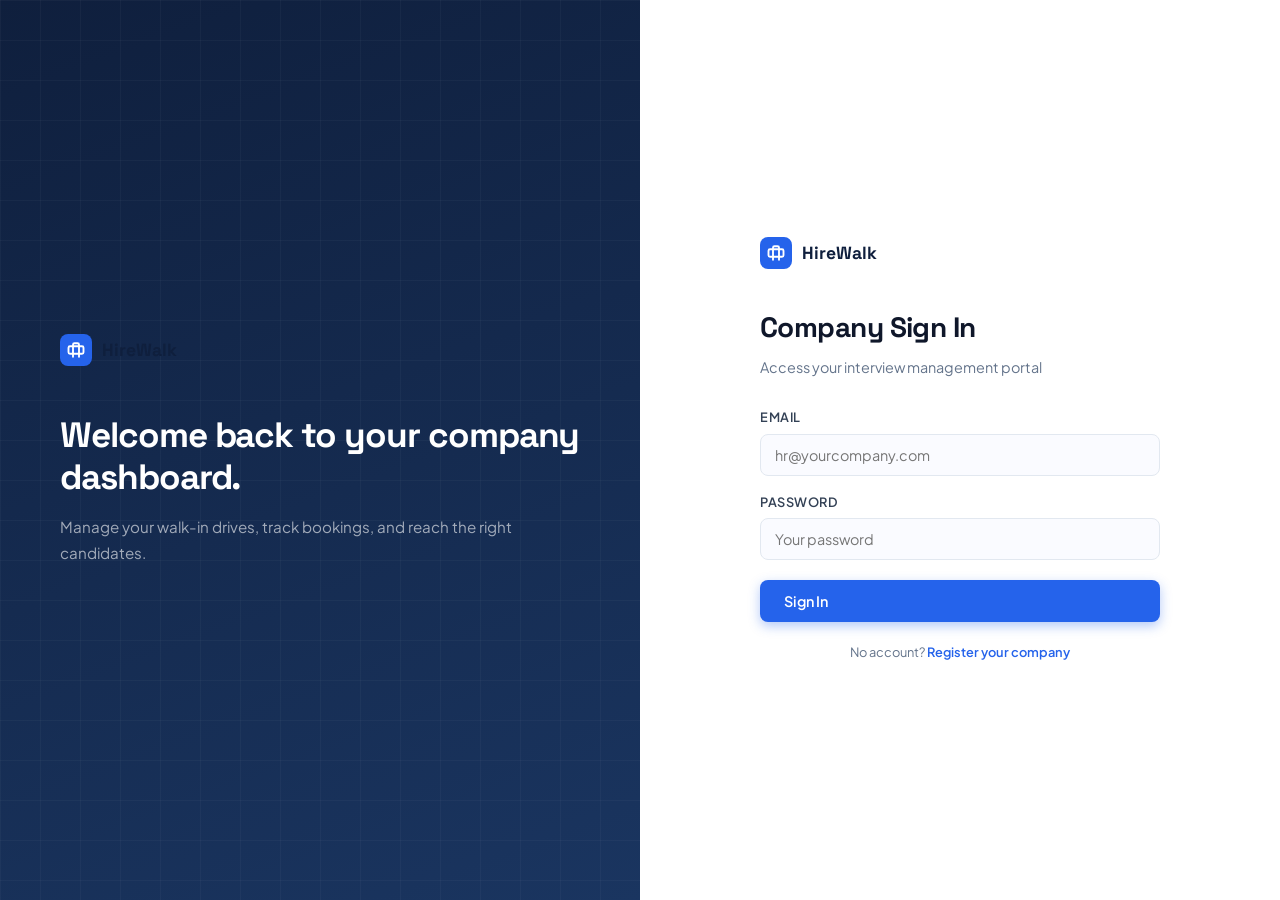
==== frontend/company/login.html @ d5fe23c5 "code changes" ====
<!DOCTYPE html>
<html lang="en">
<head>
  <meta charset="UTF-8"/>
  <meta name="viewport" content="width=device-width, initial-scale=1.0"/>
  <title>Company Login — HireWalk</title>
  <link rel="stylesheet" href="../css/style.css"/>
</head>
<body>
<div class="auth-page">
  <div class="auth-left">
    <div class="auth-left-grid"></div>
    <div class="auth-left-content">
      <a href="../index.html" class="auth-logo" style="margin-bottom:48px">
        <div class="auth-logo-icon"><svg width="18" height="18" viewBox="0 0 24 24" fill="none" stroke="#fff" stroke-width="2.5" stroke-linecap="round"><path d="M20 7H4a2 2 0 0 0-2 2v6a2 2 0 0 0 2 2h16a2 2 0 0 0 2-2V9a2 2 0 0 0-2-2z"/><path d="M16 21V5a2 2 0 0 0-2-2h-4a2 2 0 0 0-2 2v16"/></svg></div>
        HireWalk
      </a>
      <h2>Welcome back to your company dashboard.</h2>
      <p style="margin-top:16px">Manage your walk-in drives, track bookings, and reach the right candidates.</p>
    </div>
  </div>
  <div class="auth-right">
    <div class="auth-form">
      <a href="../index.html" class="auth-logo">
        <div class="auth-logo-icon"><svg width="18" height="18" viewBox="0 0 24 24" fill="none" stroke="#fff" stroke-width="2.5" stroke-linecap="round"><path d="M20 7H4a2 2 0 0 0-2 2v6a2 2 0 0 0 2 2h16a2 2 0 0 0 2-2V9a2 2 0 0 0-2-2z"/><path d="M16 21V5a2 2 0 0 0-2-2h-4a2 2 0 0 0-2 2v16"/></svg></div>
        HireWalk
      </a>
      <h2>Company Sign In</h2>
      <p class="subtitle">Access your interview management portal</p>
      <div id="alert-box"></div>
      <div class="form-group">
        <label>Email</label>
        <input class="form-control" id="email" type="email" placeholder="hr@yourcompany.com"/>
      </div>
      <div class="form-group">
        <label>Password</label>
        <input class="form-control" id="password" type="password" placeholder="Your password"/>
      </div>
      <button class="btn btn-primary" style="width:100%;margin-top:4px" id="login-btn" onclick="login()">Sign In</button>
      <p style="text-align:center;margin-top:20px;font-size:.8rem;color:var(--muted)">
        No account? <a href="register.html" style="color:var(--accent);font-weight:600">Register your company</a>
      </p>
    </div>
  </div>
</div>
<script src="../js/api.js"></script>
<script src="../js/auth.js"></script>
<script>
  Auth.redirectIfLoggedIn();
  async function login() {
    const btn   = document.getElementById('login-btn');
    const box   = document.getElementById('alert-box');
    const email    = document.getElementById('email').value.trim();
    const password = document.getElementById('password').value;
    if (!email || !password) return showAlert(box, 'Email and password are required');
    setLoading(btn, true, 'Signing in...');
    try {
      const res = await Api.companyLogin({ email, password });
      Auth.save(res.token, res.user);
      location.href = 'dashboard.html';
    } catch (err) {
      showAlert(box, err.message);
    } finally {
      setLoading(btn, false);
    }
  }
  document.addEventListener('keydown', e => { if (e.key === 'Enter') login(); });
</script>
</body>
</html>
---- frontend/css/style.css ----
@import url('https://fonts.googleapis.com/css2?family=Plus+Jakarta+Sans:wght@300;400;500;600;700;800&family=Space+Grotesk:wght@400;500;600;700&display=swap');

/* ── Variables ── */
:root {
  --primary:      #0f1f3d;
  --primary-mid:  #1a3560;
  --accent:       #2563eb;
  --accent-hover: #1d4ed8;
  --accent-light: #eff6ff;
  --success:      #059669;
  --danger:       #dc2626;
  --warning:      #d97706;
  --bg:           #f4f7ff;
  --surface:      #ffffff;
  --border:       #e2e8f0;
  --text:         #0f172a;
  --text-mid:     #334155;
  --muted:        #64748b;
  --shadow-sm:    0 1px 3px rgba(15,31,61,.08), 0 1px 2px rgba(15,31,61,.06);
  --shadow:       0 4px 16px rgba(15,31,61,.10);
  --shadow-lg:    0 12px 40px rgba(15,31,61,.15);
  --radius-sm:    8px;
  --radius:       12px;
  --radius-lg:    20px;
  --font:         'Plus Jakarta Sans', sans-serif;
  --font-display: 'Space Grotesk', sans-serif;
}

/* ── Reset ── */
*, *::before, *::after { box-sizing: border-box; margin: 0; padding: 0; }
html { scroll-behavior: smooth; }
body { font-family: var(--font); background: var(--bg); color: var(--text); min-height: 100vh; line-height: 1.6; -webkit-font-smoothing: antialiased; }
a { text-decoration: none; color: inherit; }

/* ── Splash Screen ── */
#splash {
  position: fixed; inset: 0;
  background: var(--primary);
  z-index: 9999;
  display: flex; align-items: center; justify-content: center; flex-direction: column;
  transition: opacity .5s ease, visibility .5s ease;
}
#splash.hide { opacity: 0; visibility: hidden; }

.splash-logo {
  display: flex; align-items: center; gap: 14px;
  animation: splashIn .8s cubic-bezier(.34,1.56,.64,1) both;
}

.splash-icon {
  width: 56px; height: 56px;
  background: var(--accent);
  border-radius: 16px;
  display: flex; align-items: center; justify-content: center;
}

.splash-name {
  font-family: var(--font-display);
  font-size: 2.2rem;
  font-weight: 700;
  color: #fff;
  letter-spacing: -.02em;
}

.splash-name span { color: #60a5fa; }

.splash-tagline {
  margin-top: 16px;
  color: rgba(255,255,255,.5);
  font-size: .9rem;
  letter-spacing: .08em;
  text-transform: uppercase;
  animation: splashIn .8s .2s cubic-bezier(.34,1.56,.64,1) both;
}

.splash-bar {
  width: 200px; height: 3px;
  background: rgba(255,255,255,.1);
  border-radius: 99px;
  margin-top: 40px;
  overflow: hidden;
  animation: splashIn .8s .3s ease both;
}

.splash-bar-fill {
  height: 100%;
  background: var(--accent);
  border-radius: 99px;
  animation: loadBar 1.8s .4s ease forwards;
  width: 0;
}

@keyframes splashIn {
  from { opacity: 0; transform: translateY(20px); }
  to   { opacity: 1; transform: translateY(0); }
}
@keyframes loadBar { to { width: 100%; } }

/* ── Navbar ── */
.navbar {
  background: var(--primary);
  height: 64px;
  padding: 0 32px;
  display: flex; align-items: center; justify-content: space-between;
  position: sticky; top: 0; z-index: 100;
  border-bottom: 1px solid rgba(255,255,255,.08);
}

.nav-brand {
  display: flex; align-items: center; gap: 10px;
  font-family: var(--font-display);
  font-size: 1.2rem;
  font-weight: 700;
  color: #fff;
  letter-spacing: -.01em;
}

.nav-brand-icon {
  width: 32px; height: 32px;
  background: var(--accent);
  border-radius: 8px;
  display: flex; align-items: center; justify-content: center;
}

.nav-brand span { color: #60a5fa; }

.nav-links { display: flex; align-items: center; gap: 8px; }

.nav-btn {
  padding: 8px 18px;
  border-radius: var(--radius-sm);
  font-size: .875rem;
  font-weight: 600;
  font-family: var(--font);
  cursor: pointer;
  border: none;
  transition: all .2s;
  color: #fff;
  display: flex; align-items: center; gap: 6px;
}
.nav-btn.ghost { background: rgba(255,255,255,.08); }
.nav-btn.ghost:hover { background: rgba(255,255,255,.15); }
.nav-btn.filled { background: var(--accent); }
.nav-btn.filled:hover { background: var(--accent-hover); }

/* ── Hero ── */
.hero {
  background: linear-gradient(160deg, var(--primary) 0%, var(--primary-mid) 50%, #1e40af 100%);
  min-height: 92vh;
  display: flex; align-items: center; justify-content: center;
  text-align: center;
  padding: 80px 24px;
  position: relative;
  overflow: hidden;
}

.hero-grid {
  position: absolute; inset: 0;
  background-image: linear-gradient(rgba(255,255,255,.03) 1px, transparent 1px),
                    linear-gradient(90deg, rgba(255,255,255,.03) 1px, transparent 1px);
  background-size: 60px 60px;
}

.hero-glow {
  position: absolute;
  width: 600px; height: 600px;
  background: radial-gradient(circle, rgba(37,99,235,.25) 0%, transparent 70%);
  top: -100px; left: 50%; transform: translateX(-50%);
}

.hero-content { position: relative; z-index: 1; max-width: 720px; }

.hero-badge {
  display: inline-flex; align-items: center; gap: 8px;
  background: rgba(255,255,255,.08);
  border: 1px solid rgba(255,255,255,.12);
  color: #93c5fd;
  padding: 6px 16px;
  border-radius: 99px;
  font-size: .8rem;
  font-weight: 600;
  letter-spacing: .04em;
  text-transform: uppercase;
  margin-bottom: 28px;
}

.hero h1 {
  font-family: var(--font-display);
  font-size: clamp(2.2rem, 5.5vw, 3.8rem);
  font-weight: 700;
  color: #fff;
  line-height: 1.15;
  letter-spacing: -.03em;
  margin-bottom: 20px;
}

.hero h1 .accent { color: #60a5fa; }

.hero p {
  font-size: 1.1rem;
  color: rgba(255,255,255,.65);
  max-width: 520px;
  margin: 0 auto 40px;
  font-weight: 400;
}

.hero-actions { display: flex; gap: 12px; justify-content: center; flex-wrap: wrap; }

/* ── Buttons ── */
.btn {
  padding: 12px 24px;
  border-radius: var(--radius-sm);
  font-size: .9rem;
  font-weight: 600;
  font-family: var(--font);
  cursor: pointer;
  border: none;
  transition: all .22s;
  display: inline-flex; align-items: center; gap: 8px;
  letter-spacing: -.01em;
}

.btn-primary {
  background: var(--accent);
  color: #fff;
  box-shadow: 0 4px 12px rgba(37,99,235,.35);
}
.btn-primary:hover { background: var(--accent-hover); transform: translateY(-1px); box-shadow: 0 6px 20px rgba(37,99,235,.45); }

.btn-outline-white {
  background: transparent;
  color: #fff;
  border: 1.5px solid rgba(255,255,255,.3);
}
.btn-outline-white:hover { background: rgba(255,255,255,.08); border-color: rgba(255,255,255,.6); }

.btn-white {
  background: #fff;
  color: var(--primary);
  box-shadow: var(--shadow);
}
.btn-white:hover { transform: translateY(-1px); box-shadow: var(--shadow-lg); }

.btn-danger { background: var(--danger); color: #fff; }
.btn-danger:hover { background: #b91c1c; transform: translateY(-1px); }

.btn-success { background: var(--success); color: #fff; }
.btn-success:hover { background: #047857; }

.btn-ghost { background: var(--bg); color: var(--text-mid); border: 1.5px solid var(--border); }
.btn-ghost:hover { border-color: var(--accent); color: var(--accent); background: var(--accent-light); }

.btn-sm { padding: 7px 14px; font-size: .8rem; }
.btn-lg { padding: 14px 32px; font-size: 1rem; }
.btn:disabled { opacity: .55; cursor: not-allowed; transform: none !important; }

/* ── Cards ── */
.card {
  background: var(--surface);
  border-radius: var(--radius);
  box-shadow: var(--shadow-sm);
  border: 1px solid var(--border);
  transition: transform .2s, box-shadow .2s;
}
.card:hover { transform: translateY(-2px); box-shadow: var(--shadow); }
.card-body { padding: 24px; }

/* ── Auth Pages ── */
.auth-page {
  min-height: 100vh;
  display: grid;
  grid-template-columns: 1fr 1fr;
}

.auth-left {
  background: linear-gradient(160deg, var(--primary), var(--primary-mid));
  padding: 60px;
  display: flex; flex-direction: column; justify-content: center;
  position: relative; overflow: hidden;
}

.auth-left-grid {
  position: absolute; inset: 0;
  background-image: linear-gradient(rgba(255,255,255,.03) 1px, transparent 1px),
                    linear-gradient(90deg, rgba(255,255,255,.03) 1px, transparent 1px);
  background-size: 40px 40px;
}

.auth-left-content { position: relative; z-index: 1; }

.auth-left h2 {
  font-family: var(--font-display);
  font-size: 2.2rem;
  font-weight: 700;
  color: #fff;
  letter-spacing: -.03em;
  line-height: 1.2;
  margin-bottom: 16px;
}

.auth-left p { color: rgba(255,255,255,.6); font-size: .95rem; line-height: 1.7; }

.auth-feature-list { margin-top: 40px; display: flex; flex-direction: column; gap: 16px; }

.auth-feature {
  display: flex; align-items: center; gap: 12px;
  color: rgba(255,255,255,.8);
  font-size: .875rem;
}

.auth-feature-icon {
  width: 32px; height: 32px; flex-shrink: 0;
  background: rgba(37,99,235,.3);
  border: 1px solid rgba(37,99,235,.5);
  border-radius: 8px;
  display: flex; align-items: center; justify-content: center;
}

.auth-right {
  background: #fff;
  padding: 60px;
  display: flex; align-items: center; justify-content: center;
}

.auth-form { width: 100%; max-width: 400px; }

.auth-logo {
  display: flex; align-items: center; gap: 10px;
  font-family: var(--font-display);
  font-size: 1.1rem;
  font-weight: 700;
  color: var(--primary);
  margin-bottom: 36px;
  text-decoration: none;
}

.auth-logo-icon {
  width: 32px; height: 32px;
  background: var(--accent);
  border-radius: 8px;
  display: flex; align-items: center; justify-content: center;
}

.auth-form h2 {
  font-family: var(--font-display);
  font-size: 1.75rem;
  font-weight: 700;
  color: var(--text);
  letter-spacing: -.02em;
  margin-bottom: 6px;
}

.auth-form .subtitle { color: var(--muted); font-size: .9rem; margin-bottom: 28px; }

/* ── Forms ── */
.form-group { margin-bottom: 16px; }

.form-group label {
  display: block;
  font-size: .8rem;
  font-weight: 600;
  color: var(--text-mid);
  margin-bottom: 6px;
  text-transform: uppercase;
  letter-spacing: .04em;
}

.form-control {
  width: 100%;
  padding: 11px 14px;
  border: 1.5px solid var(--border);
  border-radius: var(--radius-sm);
  font-size: .9rem;
  font-family: var(--font);
  color: var(--text);
  background: #fafbff;
  transition: border-color .2s, box-shadow .2s;
  outline: none;
}
.form-control:focus { border-color: var(--accent); box-shadow: 0 0 0 3px rgba(37,99,235,.12); background: #fff; }
textarea.form-control { resize: vertical; min-height: 100px; }

.form-row { display: grid; grid-template-columns: 1fr 1fr; gap: 12px; }

/* ── OTP Input ── */
.otp-input {
  font-size: 2rem;
  font-weight: 700;
  letter-spacing: 12px;
  text-align: center;
  font-family: var(--font-display);
  color: var(--primary);
}

/* ── Page Layout ── */
.page { padding: 40px 24px; max-width: 1120px; margin: 0 auto; }

.page-header {
  display: flex; align-items: flex-start; justify-content: space-between;
  margin-bottom: 32px; flex-wrap: wrap; gap: 16px;
}

.page-header h1 {
  font-family: var(--font-display);
  font-size: 1.6rem;
  font-weight: 700;
  color: var(--primary);
  letter-spacing: -.02em;
}

.page-header p { color: var(--muted); font-size: .875rem; margin-top: 4px; }

/* ── Stats ── */
.stats-grid { display: grid; grid-template-columns: repeat(auto-fit, minmax(160px, 1fr)); gap: 16px; margin-bottom: 32px; }

.stat-card {
  background: var(--surface);
  border-radius: var(--radius);
  padding: 20px 24px;
  border: 1px solid var(--border);
  box-shadow: var(--shadow-sm);
  border-left: 4px solid var(--accent);
}

.stat-value {
  font-family: var(--font-display);
  font-size: 2rem;
  font-weight: 700;
  color: var(--primary);
  line-height: 1;
}

.stat-label { font-size: .75rem; color: var(--muted); margin-top: 6px; font-weight: 500; text-transform: uppercase; letter-spacing: .04em; }

/* ── Interview Cards ── */
.grid-2 { display: grid; grid-template-columns: repeat(auto-fill, minmax(340px, 1fr)); gap: 20px; }
.grid-3 { display: grid; grid-template-columns: repeat(auto-fill, minmax(280px, 1fr)); gap: 20px; }

.interview-card {
  background: var(--surface);
  border-radius: var(--radius);
  border: 1px solid var(--border);
  box-shadow: var(--shadow-sm);
  overflow: hidden;
  transition: transform .2s, box-shadow .2s;
}
.interview-card:hover { transform: translateY(-3px); box-shadow: var(--shadow); }

.interview-card-top {
  background: linear-gradient(135deg, var(--primary), var(--primary-mid));
  padding: 22px;
  color: #fff;
}

.ic-company { font-size: .75rem; color: rgba(255,255,255,.6); margin-bottom: 4px; font-weight: 500; text-transform: uppercase; letter-spacing: .04em; }
.ic-role { font-size: 1.1rem; font-weight: 700; font-family: var(--font-display); margin-bottom: 14px; }

.tag {
  display: inline-flex; align-items: center; gap: 4px;
  padding: 4px 10px;
  border-radius: 99px;
  font-size: .72rem;
  font-weight: 600;
  margin: 2px;
}

.tag-glass { background: rgba(255,255,255,.12); color: rgba(255,255,255,.9); }
.tag-blue  { background: #dbeafe; color: #1d4ed8; }
.tag-green { background: #d1fae5; color: #065f46; }
.tag-red   { background: #fee2e2; color: #991b1b; }
.tag-yellow{ background: #fef9c3; color: #92400e; }
.tag-gray  { background: #f1f5f9; color: #475569; }

.interview-card-body { padding: 20px; }

.detail-row {
  display: flex; align-items: center; gap: 10px;
  font-size: .825rem;
  color: var(--muted);
  margin-bottom: 8px;
}

.detail-row svg { flex-shrink: 0; color: var(--accent); }
.detail-row strong { color: var(--text-mid); }

/* ── Slots ── */
.slots-grid { display: flex; flex-wrap: wrap; gap: 8px; margin: 12px 0; }

.slot-btn {
  padding: 8px 14px;
  border-radius: var(--radius-sm);
  font-size: .775rem;
  font-weight: 600;
  border: 1.5px solid var(--border);
  background: var(--bg);
  cursor: pointer;
  transition: all .18s;
  color: var(--text-mid);
  font-family: var(--font);
}
.slot-btn:hover:not(.full):not(.selected) { border-color: var(--accent); color: var(--accent); background: var(--accent-light); }
.slot-btn.selected { background: var(--accent); color: #fff; border-color: var(--accent); }
.slot-btn.full { opacity: .5; cursor: not-allowed; }

/* ── Alerts ── */
.alert {
  padding: 12px 16px;
  border-radius: var(--radius-sm);
  font-size: .875rem;
  display: flex; align-items: center; gap: 10px;
  margin-bottom: 16px;
  font-weight: 500;
}
.alert-error   { background: #fee2e2; color: #991b1b; border: 1px solid #fca5a5; }
.alert-success { background: #d1fae5; color: #065f46; border: 1px solid #6ee7b7; }
.alert-info    { background: #dbeafe; color: #1d4ed8; border: 1px solid #93c5fd; }
.alert-warn    { background: #fef9c3; color: #92400e; border: 1px solid #fcd34d; }

/* ── Badge ── */
.badge {
  display: inline-block;
  padding: 3px 10px;
  border-radius: 99px;
  font-size: .72rem;
  font-weight: 700;
  text-transform: uppercase;
  letter-spacing: .04em;
}
.badge-success { background: #d1fae5; color: #065f46; }
.badge-danger  { background: #fee2e2; color: #991b1b; }
.badge-warning { background: #fef9c3; color: #92400e; }
.badge-muted   { background: #f1f5f9; color: #475569; }
.badge-blue    { background: #dbeafe; color: #1d4ed8; }

/* ── Spinner ── */
.spinner {
  width: 18px; height: 18px;
  border: 2px solid rgba(255,255,255,.3);
  border-top-color: #fff;
  border-radius: 50%;
  animation: spin .65s linear infinite;
  display: inline-block;
  vertical-align: middle;
}

.spinner-dark {
  border-color: rgba(15,31,61,.15);
  border-top-color: var(--accent);
}

@keyframes spin { to { transform: rotate(360deg); } }

/* ── Modal ── */
.modal-overlay {
  position: fixed; inset: 0;
  background: rgba(15,31,61,.5);
  backdrop-filter: blur(6px);
  z-index: 500;
  display: flex; align-items: center; justify-content: center;
  padding: 20px;
  opacity: 0; pointer-events: none;
  transition: opacity .25s;
}
.modal-overlay.active { opacity: 1; pointer-events: all; }

.modal {
  background: #fff;
  border-radius: var(--radius-lg);
  padding: 32px;
  width: 100%;
  max-width: 520px;
  box-shadow: 0 24px 64px rgba(15,31,61,.25);
  transform: translateY(16px) scale(.98);
  transition: transform .25s, opacity .25s;
}
.modal-overlay.active .modal { transform: translateY(0) scale(1); }

.modal-header {
  display: flex; justify-content: space-between; align-items: center;
  margin-bottom: 20px;
}

.modal-title { font-family: var(--font-display); font-size: 1.2rem; font-weight: 700; color: var(--primary); }

.modal-close {
  width: 32px; height: 32px;
  border: none; background: var(--bg);
  border-radius: var(--radius-sm);
  cursor: pointer;
  display: flex; align-items: center; justify-content: center;
  color: var(--muted);
  transition: background .2s, color .2s;
}
.modal-close:hover { background: #fee2e2; color: var(--danger); }

/* ── Chat ── */
.chat-wrapper {
  display: flex; flex-direction: column;
  height: calc(100vh - 120px);
  max-width: 820px;
  margin: 0 auto;
  background: var(--surface);
  border-radius: var(--radius-lg);
  box-shadow: var(--shadow);
  border: 1px solid var(--border);
  overflow: hidden;
}

.chat-header {
  background: linear-gradient(135deg, var(--primary), var(--primary-mid));
  padding: 18px 24px;
  display: flex; align-items: center; gap: 14px;
  color: #fff;
  border-bottom: 1px solid rgba(255,255,255,.1);
}

.chat-avatar {
  width: 42px; height: 42px;
  background: var(--accent);
  border-radius: 12px;
  display: flex; align-items: center; justify-content: center;
  flex-shrink: 0;
}

.chat-header h3 { font-size: .95rem; font-weight: 700; font-family: var(--font-display); }
.chat-header p  { font-size: .75rem; opacity: .65; margin-top: 2px; }

.chat-messages {
  flex: 1; overflow-y: auto; padding: 24px;
  display: flex; flex-direction: column; gap: 16px;
  background: #f8faff;
}

.msg { max-width: 72%; animation: msgIn .25s ease; }
.msg.ai   { align-self: flex-start; }
.msg.user { align-self: flex-end; }

@keyframes msgIn { from { opacity: 0; transform: translateY(8px); } to { opacity: 1; transform: none; } }

.msg-bubble {
  padding: 12px 16px;
  border-radius: 16px;
  font-size: .875rem;
  line-height: 1.65;
  white-space: pre-wrap;
}

.msg.ai   .msg-bubble { background: #fff; border: 1px solid var(--border); border-bottom-left-radius: 4px; color: var(--text); box-shadow: var(--shadow-sm); }
.msg.user .msg-bubble { background: var(--accent); color: #fff; border-bottom-right-radius: 4px; }

.msg-time { font-size: .7rem; color: var(--muted); margin-top: 4px; padding: 0 4px; }
.msg.user .msg-time { text-align: right; }

.chat-input-area {
  padding: 16px 20px;
  background: #fff;
  border-top: 1px solid var(--border);
  display: flex; gap: 10px; align-items: flex-end;
}

.chat-input {
  flex: 1;
  border: 1.5px solid var(--border);
  border-radius: 10px;
  padding: 11px 14px;
  font-size: .875rem;
  font-family: var(--font);
  resize: none;
  outline: none;
  max-height: 100px;
  transition: border-color .2s;
  background: var(--bg);
}
.chat-input:focus { border-color: var(--accent); background: #fff; }

.chat-send {
  width: 42px; height: 42px;
  background: var(--accent);
  border: none; border-radius: 10px;
  color: #fff;
  cursor: pointer;
  display: flex; align-items: center; justify-content: center;
  transition: background .2s, transform .15s;
  flex-shrink: 0;
}
.chat-send:hover { background: var(--accent-hover); transform: scale(1.05); }
.chat-send:disabled { opacity: .5; cursor: not-allowed; transform: none; }

/* ── Table ── */
.table-wrap { overflow-x: auto; border-radius: var(--radius); border: 1px solid var(--border); }
table { width: 100%; border-collapse: collapse; }
thead { background: var(--bg); }
th { padding: 12px 16px; text-align: left; font-size: .75rem; font-weight: 700; color: var(--muted); text-transform: uppercase; letter-spacing: .06em; border-bottom: 1px solid var(--border); }
td { padding: 13px 16px; font-size: .875rem; color: var(--text-mid); border-bottom: 1px solid var(--border); }
tr:last-child td { border-bottom: none; }
tbody tr:hover td { background: #f8faff; }

/* ── Empty State ── */
.empty-state { text-align: center; padding: 64px 20px; color: var(--muted); }
.empty-icon  { width: 64px; height: 64px; background: var(--bg); border-radius: 16px; display: flex; align-items: center; justify-content: center; margin: 0 auto 20px; border: 1px solid var(--border); }
.empty-state h3 { font-size: 1.1rem; font-weight: 700; color: var(--text); margin-bottom: 8px; }

/* ── Booking Banner ── */
.booking-banner {
  background: #fef9c3;
  border: 1px solid #fcd34d;
  border-radius: var(--radius);
  padding: 14px 18px;
  display: flex; align-items: center; gap: 12px;
  margin-bottom: 24px;
}
.booking-banner p { font-size: .875rem; color: #92400e; flex: 1; }

/* ── Features Section ── */
.features { padding: 96px 24px; background: #fff; }
.features-header { text-align: center; margin-bottom: 56px; }
.features-header h2 { font-family: var(--font-display); font-size: 2rem; font-weight: 700; color: var(--primary); letter-spacing: -.03em; margin-bottom: 12px; }
.features-header p { color: var(--muted); font-size: 1rem; }

.feature-card {
  background: var(--bg);
  border: 1px solid var(--border);
  border-radius: var(--radius);
  padding: 28px;
  transition: all .25s;
}
.feature-card:hover { background: #fff; border-color: var(--accent); transform: translateY(-4px); box-shadow: var(--shadow); }
.feature-icon-wrap { width: 48px; height: 48px; background: var(--accent-light); border-radius: 12px; display: flex; align-items: center; justify-content: center; margin-bottom: 16px; }
.feature-card h3 { font-size: 1rem; font-weight: 700; color: var(--primary); margin-bottom: 8px; font-family: var(--font-display); }
.feature-card p { font-size: .875rem; color: var(--muted); line-height: 1.6; }

/* ── Portal Cards ── */
.portal-grid { display: grid; grid-template-columns: 1fr 1fr; gap: 24px; max-width: 860px; margin: 0 auto; }
.portal-card { border-radius: var(--radius-lg); overflow: hidden; box-shadow: var(--shadow); transition: transform .25s, box-shadow .25s; border: 1px solid var(--border); }
.portal-card:hover { transform: translateY(-6px); box-shadow: var(--shadow-lg); }
.portal-card-top { padding: 40px; color: #fff; }
.portal-card.company .portal-card-top { background: linear-gradient(135deg, #0f1f3d, #1a3560); }
.portal-card.user    .portal-card-top { background: linear-gradient(135deg, #064e3b, #065f46); }
.portal-card-icon { width: 52px; height: 52px; border-radius: 14px; background: rgba(255,255,255,.15); display: flex; align-items: center; justify-content: center; margin-bottom: 16px; }
.portal-card h3 { font-family: var(--font-display); font-size: 1.4rem; font-weight: 700; margin-bottom: 8px; }
.portal-card p { opacity: .75; font-size: .875rem; line-height: 1.6; }
.portal-card-btns { padding: 20px; background: #fff; display: flex; gap: 10px; }

/* ── Slot Item (Post page) ── */
.slot-item { display: flex; align-items: center; gap: 10px; padding: 10px 12px; background: var(--bg); border-radius: var(--radius-sm); margin-bottom: 8px; border: 1px solid var(--border); }
.slot-item input { flex: 1; }
.remove-slot { width: 32px; height: 32px; background: none; border: 1.5px solid var(--border); border-radius: 6px; color: var(--danger); font-size: 1rem; cursor: pointer; display: flex; align-items: center; justify-content: center; flex-shrink: 0; transition: all .18s; }
.remove-slot:hover { background: #fee2e2; border-color: var(--danger); }

/* ── Divider ── */
.divider { height: 1px; background: var(--border); margin: 20px 0; }

/* ── Footer ── */
footer { background: var(--primary); color: rgba(255,255,255,.5); text-align: center; padding: 28px; font-size: .8rem; }

/* ── Section ── */
.section { padding: 80px 24px; }
.section-title { font-family: var(--font-display); font-size: 2rem; font-weight: 700; color: var(--primary); letter-spacing: -.03em; text-align: center; margin-bottom: 12px; }
.section-sub { color: var(--muted); text-align: center; margin-bottom: 48px; }

/* ── Responsive ── */
@media (max-width: 768px) {
  .auth-page { grid-template-columns: 1fr; }
  .auth-left { display: none; }
  .auth-right { padding: 32px 24px; }
  .form-row { grid-template-columns: 1fr; }
  .grid-2, .grid-3 { grid-template-columns: 1fr; }
  .portal-grid { grid-template-columns: 1fr; }
  .page-header { flex-direction: column; }
  .chat-wrapper { height: calc(100vh - 80px); border-radius: 0; }
  .msg { max-width: 88%; }
  .navbar { padding: 0 16px; }
  .stats-grid { grid-template-columns: repeat(2, 1fr); }
  .hero { min-height: auto; padding: 80px 24px; }
}

@media (max-width: 480px) {
  .page { padding: 24px 16px; }
  .auth-right { padding: 24px 20px; }
}
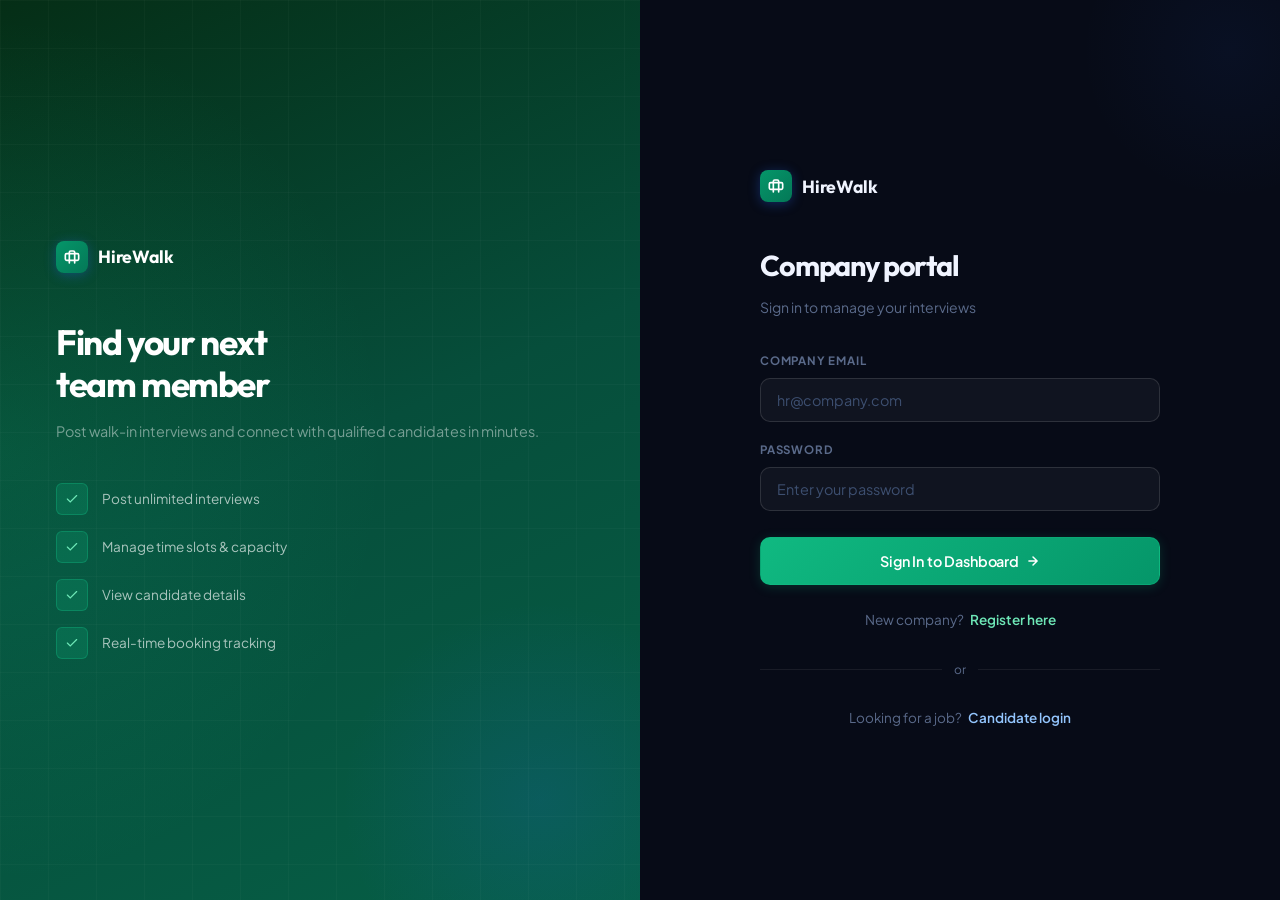
==== commit b8e3872a: "ui changes" ====
--- a/frontend/company/login.html
+++ b/frontend/company/login.html
@@ -7,64 +7,135 @@
   <link rel="stylesheet" href="../css/style.css"/>
 </head>
 <body>
+
 <div class="auth-page">
-  <div class="auth-left">
+  <div class="auth-left" style="background:radial-gradient(ellipse 100% 80% at 0% 50%, rgba(16,185,129,.15) 0%, transparent 60%), linear-gradient(155deg, #052e16 0%, #064e3b 50%, #065f46 100%)">
     <div class="auth-left-grid"></div>
     <div class="auth-left-content">
-      <a href="../index.html" class="auth-logo" style="margin-bottom:48px">
-        <div class="auth-logo-icon"><svg width="18" height="18" viewBox="0 0 24 24" fill="none" stroke="#fff" stroke-width="2.5" stroke-linecap="round"><path d="M20 7H4a2 2 0 0 0-2 2v6a2 2 0 0 0 2 2h16a2 2 0 0 0 2-2V9a2 2 0 0 0-2-2z"/><path d="M16 21V5a2 2 0 0 0-2-2h-4a2 2 0 0 0-2 2v16"/></svg></div>
+      <a href="../index.html" class="auth-logo" style="margin-bottom:48px;display:inline-flex;color:#fff">
+        <div class="auth-logo-icon" style="background:linear-gradient(135deg,#059669,#047857)">
+          <svg width="16" height="16" viewBox="0 0 24 24" fill="none" stroke="#fff" stroke-width="2.5" stroke-linecap="round">
+            <path d="M20 7H4a2 2 0 0 0-2 2v6a2 2 0 0 0 2 2h16a2 2 0 0 0 2-2V9a2 2 0 0 0-2-2z"/>
+            <path d="M16 21V5a2 2 0 0 0-2-2h-4a2 2 0 0 0-2 2v16"/>
+          </svg>
+        </div>
         HireWalk
       </a>
-      <h2>Welcome back to your company dashboard.</h2>
-      <p style="margin-top:16px">Manage your walk-in drives, track bookings, and reach the right candidates.</p>
+
+      <h2>Find your next<br>team member</h2>
+      <p style="margin-top:14px">Post walk-in interviews and connect with qualified candidates in minutes.</p>
+
+      <div class="auth-feature-list">
+        <div class="auth-feature">
+          <div class="auth-feature-icon" style="background:rgba(16,185,129,.2);border-color:rgba(16,185,129,.35)">
+            <svg width="14" height="14" viewBox="0 0 24 24" fill="none" stroke="#6ee7b7" stroke-width="2" stroke-linecap="round"><polyline points="20 6 9 17 4 12"/></svg>
+          </div>
+          Post unlimited interviews
+        </div>
+        <div class="auth-feature">
+          <div class="auth-feature-icon" style="background:rgba(16,185,129,.2);border-color:rgba(16,185,129,.35)">
+            <svg width="14" height="14" viewBox="0 0 24 24" fill="none" stroke="#6ee7b7" stroke-width="2" stroke-linecap="round"><polyline points="20 6 9 17 4 12"/></svg>
+          </div>
+          Manage time slots & capacity
+        </div>
+        <div class="auth-feature">
+          <div class="auth-feature-icon" style="background:rgba(16,185,129,.2);border-color:rgba(16,185,129,.35)">
+            <svg width="14" height="14" viewBox="0 0 24 24" fill="none" stroke="#6ee7b7" stroke-width="2" stroke-linecap="round"><polyline points="20 6 9 17 4 12"/></svg>
+          </div>
+          View candidate details
+        </div>
+        <div class="auth-feature">
+          <div class="auth-feature-icon" style="background:rgba(16,185,129,.2);border-color:rgba(16,185,129,.35)">
+            <svg width="14" height="14" viewBox="0 0 24 24" fill="none" stroke="#6ee7b7" stroke-width="2" stroke-linecap="round"><polyline points="20 6 9 17 4 12"/></svg>
+          </div>
+          Real-time booking tracking
+        </div>
+      </div>
     </div>
   </div>
+
   <div class="auth-right">
     <div class="auth-form">
       <a href="../index.html" class="auth-logo">
-        <div class="auth-logo-icon"><svg width="18" height="18" viewBox="0 0 24 24" fill="none" stroke="#fff" stroke-width="2.5" stroke-linecap="round"><path d="M20 7H4a2 2 0 0 0-2 2v6a2 2 0 0 0 2 2h16a2 2 0 0 0 2-2V9a2 2 0 0 0-2-2z"/><path d="M16 21V5a2 2 0 0 0-2-2h-4a2 2 0 0 0-2 2v16"/></svg></div>
+        <div class="auth-logo-icon" style="background:linear-gradient(135deg,#059669,#047857)">
+          <svg width="16" height="16" viewBox="0 0 24 24" fill="none" stroke="#fff" stroke-width="2.5" stroke-linecap="round">
+            <path d="M20 7H4a2 2 0 0 0-2 2v6a2 2 0 0 0 2 2h16a2 2 0 0 0 2-2V9a2 2 0 0 0-2-2z"/>
+            <path d="M16 21V5a2 2 0 0 0-2-2h-4a2 2 0 0 0-2 2v16"/>
+          </svg>
+        </div>
         HireWalk
       </a>
-      <h2>Company Sign In</h2>
-      <p class="subtitle">Access your interview management portal</p>
-      <div id="alert-box"></div>
+
+      <h2>Company portal</h2>
+      <p class="subtitle">Sign in to manage your interviews</p>
+
+      <div id="alert"></div>
+
       <div class="form-group">
-        <label>Email</label>
-        <input class="form-control" id="email" type="email" placeholder="hr@yourcompany.com"/>
+        <label>Company Email</label>
+        <input type="email" class="form-control" id="email" placeholder="hr@company.com" autocomplete="email"/>
       </div>
+
       <div class="form-group">
         <label>Password</label>
-        <input class="form-control" id="password" type="password" placeholder="Your password"/>
+        <input type="password" class="form-control" id="password" placeholder="Enter your password" autocomplete="current-password"/>
       </div>
-      <button class="btn btn-primary" style="width:100%;margin-top:4px" id="login-btn" onclick="login()">Sign In</button>
-      <p style="text-align:center;margin-top:20px;font-size:.8rem;color:var(--muted)">
-        No account? <a href="register.html" style="color:var(--accent);font-weight:600">Register your company</a>
-      </p>
+
+      <button class="btn btn-success" id="login-btn" onclick="login()" style="width:100%;justify-content:center;padding:13px;font-size:.9rem;margin-top:8px">
+        Sign In to Dashboard
+        <svg width="14" height="14" viewBox="0 0 24 24" fill="none" stroke="currentColor" stroke-width="2.5" stroke-linecap="round"><path d="M5 12h14M12 5l7 7-7 7"/></svg>
+      </button>
+
+      <div style="text-align:center;margin-top:24px;font-size:.85rem;color:var(--muted)">
+        New company?
+        <a href="register.html" style="color:#6ee7b7;font-weight:600;margin-left:4px">Register here</a>
+      </div>
+
+      <div style="position:relative;margin:28px 0;display:flex;align-items:center;gap:12px">
+        <div style="flex:1;height:1px;background:var(--glass-border)"></div>
+        <span style="font-size:.75rem;color:var(--muted)">or</span>
+        <div style="flex:1;height:1px;background:var(--glass-border)"></div>
+      </div>
+
+      <div style="text-align:center;font-size:.845rem;color:var(--muted)">
+        Looking for a job?
+        <a href="../user/login.html" style="color:#93c5fd;font-weight:600;margin-left:4px">Candidate login</a>
+      </div>
     </div>
   </div>
 </div>
+
 <script src="../js/api.js"></script>
 <script src="../js/auth.js"></script>
 <script>
   Auth.redirectIfLoggedIn();
+
+  document.addEventListener('keydown', e => {
+    if (e.key === 'Enter') login();
+  });
+
   async function login() {
-    const btn   = document.getElementById('login-btn');
-    const box   = document.getElementById('alert-box');
     const email    = document.getElementById('email').value.trim();
     const password = document.getElementById('password').value;
-    if (!email || !password) return showAlert(box, 'Email and password are required');
+    const alertEl  = document.getElementById('alert');
+    const btn      = document.getElementById('login-btn');
+
+    if (!email || !password) {
+      showAlert(alertEl, 'Please enter your email and password');
+      return;
+    }
+
     setLoading(btn, true, 'Signing in...');
     try {
-      const res = await Api.companyLogin({ email, password });
-      Auth.save(res.token, res.user);
-      location.href = 'dashboard.html';
+      const { token, user } = await Api.login('company', { email, password });
+      Auth.save(token, user);
+      document.body.classList.add('page-leaving');
+      setTimeout(() => { window.location.href = 'dashboard.html'; }, 220);
     } catch (err) {
-      showAlert(box, err.message);
-    } finally {
+      showAlert(alertEl, err.message);
       setLoading(btn, false);
     }
   }
-  document.addEventListener('keydown', e => { if (e.key === 'Enter') login(); });
 </script>
 </body>
 </html>
--- a/frontend/css/style.css
+++ b/frontend/css/style.css
@@ -1,271 +1,550 @@
-@import url('https://fonts.googleapis.com/css2?family=Plus+Jakarta+Sans:wght@300;400;500;600;700;800&family=Space+Grotesk:wght@400;500;600;700&display=swap');
-
-/* ── Variables ── */
+@import url('https://fonts.googleapis.com/css2?family=Outfit:wght@300;400;500;600;700;800;900&family=Plus+Jakarta+Sans:wght@300;400;500;600;700;800&display=swap');
+
+/* ══════════════════════════════════════════════════════
+   CSS VARIABLES — OBSIDIAN THEME
+══════════════════════════════════════════════════════ */
 :root {
-  --primary:      #0f1f3d;
-  --primary-mid:  #1a3560;
-  --accent:       #2563eb;
-  --accent-hover: #1d4ed8;
-  --accent-light: #eff6ff;
-  --success:      #059669;
-  --danger:       #dc2626;
-  --warning:      #d97706;
-  --bg:           #f4f7ff;
-  --surface:      #ffffff;
-  --border:       #e2e8f0;
-  --text:         #0f172a;
-  --text-mid:     #334155;
-  --muted:        #64748b;
-  --shadow-sm:    0 1px 3px rgba(15,31,61,.08), 0 1px 2px rgba(15,31,61,.06);
-  --shadow:       0 4px 16px rgba(15,31,61,.10);
-  --shadow-lg:    0 12px 40px rgba(15,31,61,.15);
-  --radius-sm:    8px;
-  --radius:       12px;
-  --radius-lg:    20px;
+  --primary:        #0a0f1e;
+  --primary-mid:    #0d1529;
+  --primary-light:  #111d3d;
+  --primary-card:   #0f1628;
+  --accent:         #2563eb;
+  --accent-2:       #3b82f6;
+  --accent-hover:   #1d4ed8;
+  --accent-light:   rgba(37,99,235,.08);
+  --accent-glow:    rgba(37,99,235,.35);
+  --accent-border:  rgba(37,99,235,.25);
+  --success:        #10b981;
+  --success-light:  rgba(16,185,129,.1);
+  --danger:         #ef4444;
+  --danger-light:   rgba(239,68,68,.1);
+  --warning:        #f59e0b;
+  --warning-light:  rgba(245,158,11,.1);
+
+  /* Glass system */
+  --glass:          rgba(255,255,255,.03);
+  --glass-hover:    rgba(255,255,255,.06);
+  --glass-active:   rgba(255,255,255,.09);
+  --glass-border:   rgba(255,255,255,.07);
+  --glass-border-2: rgba(255,255,255,.12);
+
+  /* Text */
+  --text:           #f0f4ff;
+  --text-mid:       #a8b5d0;
+  --muted:          #5a6a8a;
+  --muted-2:        #3d4f70;
+
+  /* Surfaces */
+  --bg:             #070b17;
+  --surface:        rgba(15,22,44,.8);
+  --surface-2:      rgba(17,25,50,.9);
+  --border:         rgba(255,255,255,.06);
+  --border-2:       rgba(255,255,255,.10);
+
+  /* Shadows */
+  --shadow-xs:      0 1px 3px rgba(0,0,0,.4);
+  --shadow-sm:      0 4px 16px rgba(0,0,0,.3), 0 1px 4px rgba(0,0,0,.2);
+  --shadow:         0 8px 32px rgba(0,0,0,.4), 0 2px 8px rgba(0,0,0,.3);
+  --shadow-lg:      0 16px 48px rgba(0,0,0,.5), 0 4px 16px rgba(0,0,0,.3);
+  --shadow-xl:      0 32px 80px rgba(0,0,0,.6), 0 8px 24px rgba(0,0,0,.4);
+  --shadow-accent:  0 8px 32px rgba(37,99,235,.25);
+  --shadow-glow:    0 0 60px rgba(37,99,235,.15);
+
+  /* Radius */
+  --r-xs:  6px;
+  --r-sm:  10px;
+  --r:     14px;
+  --r-lg:  20px;
+  --r-xl:  28px;
+  --r-2xl: 40px;
+
+  /* Typography */
   --font:         'Plus Jakarta Sans', sans-serif;
-  --font-display: 'Space Grotesk', sans-serif;
-}
-
-/* ── Reset ── */
+  --font-display: 'Outfit', sans-serif;
+
+  /* Transitions */
+  --t-fast:   all .15s cubic-bezier(.4,0,.2,1);
+  --t:        all .25s cubic-bezier(.4,0,.2,1);
+  --t-spring: all .4s cubic-bezier(.34,1.56,.64,1);
+  --t-slow:   all .5s cubic-bezier(.4,0,.2,1);
+}
+
+/* ══════════════════════════════════════════════════════
+   RESET & BASE
+══════════════════════════════════════════════════════ */
 *, *::before, *::after { box-sizing: border-box; margin: 0; padding: 0; }
-html { scroll-behavior: smooth; }
-body { font-family: var(--font); background: var(--bg); color: var(--text); min-height: 100vh; line-height: 1.6; -webkit-font-smoothing: antialiased; }
+html { scroll-behavior: smooth; font-size: 16px; }
+
+body {
+  font-family: var(--font);
+  background: var(--bg);
+  color: var(--text);
+  min-height: 100vh;
+  line-height: 1.65;
+  -webkit-font-smoothing: antialiased;
+  -moz-osx-font-smoothing: grayscale;
+  overflow-x: hidden;
+  animation: pageEnter .45s cubic-bezier(.4,0,.2,1) both;
+}
+
+body.page-leaving {
+  animation: pageLeave .25s cubic-bezier(.4,0,.2,1) forwards !important;
+  pointer-events: none;
+}
+
+@keyframes pageEnter {
+  from { opacity: 0; transform: translateY(14px); }
+  to   { opacity: 1; transform: translateY(0); }
+}
+
+@keyframes pageLeave {
+  from { opacity: 1; transform: translateY(0); }
+  to   { opacity: 0; transform: translateY(-8px); }
+}
+
 a { text-decoration: none; color: inherit; }
-
-/* ── Splash Screen ── */
-#splash {
-  position: fixed; inset: 0;
-  background: var(--primary);
-  z-index: 9999;
-  display: flex; align-items: center; justify-content: center; flex-direction: column;
-  transition: opacity .5s ease, visibility .5s ease;
-}
-#splash.hide { opacity: 0; visibility: hidden; }
-
-.splash-logo {
-  display: flex; align-items: center; gap: 14px;
-  animation: splashIn .8s cubic-bezier(.34,1.56,.64,1) both;
-}
-
-.splash-icon {
-  width: 56px; height: 56px;
-  background: var(--accent);
-  border-radius: 16px;
-  display: flex; align-items: center; justify-content: center;
-}
-
-.splash-name {
-  font-family: var(--font-display);
-  font-size: 2.2rem;
-  font-weight: 700;
-  color: #fff;
-  letter-spacing: -.02em;
-}
-
-.splash-name span { color: #60a5fa; }
-
-.splash-tagline {
-  margin-top: 16px;
-  color: rgba(255,255,255,.5);
-  font-size: .9rem;
-  letter-spacing: .08em;
-  text-transform: uppercase;
-  animation: splashIn .8s .2s cubic-bezier(.34,1.56,.64,1) both;
-}
-
-.splash-bar {
-  width: 200px; height: 3px;
-  background: rgba(255,255,255,.1);
-  border-radius: 99px;
-  margin-top: 40px;
-  overflow: hidden;
-  animation: splashIn .8s .3s ease both;
-}
-
-.splash-bar-fill {
-  height: 100%;
-  background: var(--accent);
-  border-radius: 99px;
-  animation: loadBar 1.8s .4s ease forwards;
-  width: 0;
-}
-
-@keyframes splashIn {
-  from { opacity: 0; transform: translateY(20px); }
-  to   { opacity: 1; transform: translateY(0); }
-}
-@keyframes loadBar { to { width: 100%; } }
-
-/* ── Navbar ── */
+img { max-width: 100%; display: block; }
+button { font-family: var(--font); cursor: pointer; }
+input, textarea, select { font-family: var(--font); }
+
+/* Scrollbar */
+::-webkit-scrollbar { width: 5px; height: 5px; }
+::-webkit-scrollbar-track { background: var(--bg); }
+::-webkit-scrollbar-thumb { background: var(--muted-2); border-radius: 99px; }
+::-webkit-scrollbar-thumb:hover { background: var(--muted); }
+
+/* Selection */
+::selection { background: rgba(37,99,235,.3); color: #fff; }
+
+/* ══════════════════════════════════════════════════════
+   BACKGROUND EFFECTS
+══════════════════════════════════════════════════════ */
+body::before {
+  content: '';
+  position: fixed;
+  inset: 0;
+  background:
+    radial-gradient(ellipse 80% 50% at 50% -20%, rgba(37,99,235,.12) 0%, transparent 60%),
+    radial-gradient(ellipse 60% 40% at 100% 100%, rgba(37,99,235,.06) 0%, transparent 50%);
+  pointer-events: none;
+  z-index: 0;
+}
+
+/* ══════════════════════════════════════════════════════
+   NAVBAR
+══════════════════════════════════════════════════════ */
 .navbar {
-  background: var(--primary);
   height: 64px;
-  padding: 0 32px;
-  display: flex; align-items: center; justify-content: space-between;
-  position: sticky; top: 0; z-index: 100;
-  border-bottom: 1px solid rgba(255,255,255,.08);
+  padding: 0 28px;
+  display: flex;
+  align-items: center;
+  justify-content: space-between;
+  position: sticky;
+  top: 0;
+  z-index: 200;
+  background: rgba(7,11,23,.85);
+  backdrop-filter: blur(20px) saturate(1.5);
+  -webkit-backdrop-filter: blur(20px) saturate(1.5);
+  border-bottom: 1px solid var(--glass-border);
+  transition: var(--t);
+}
+
+.navbar::after {
+  content: '';
+  position: absolute;
+  bottom: -1px; left: 0; right: 0;
+  height: 1px;
+  background: linear-gradient(90deg, transparent, rgba(37,99,235,.4), transparent);
 }
 
 .nav-brand {
-  display: flex; align-items: center; gap: 10px;
+  display: flex;
+  align-items: center;
+  gap: 10px;
   font-family: var(--font-display);
   font-size: 1.2rem;
   font-weight: 700;
-  color: #fff;
+  color: var(--text);
+  text-decoration: none;
+  letter-spacing: -.02em;
+  transition: var(--t-spring);
+}
+
+.nav-brand:hover { opacity: .85; }
+
+.nav-brand-icon {
+  width: 34px; height: 34px;
+  background: linear-gradient(135deg, var(--accent), #1e40af);
+  border-radius: 9px;
+  display: flex; align-items: center; justify-content: center;
+  box-shadow: 0 2px 12px var(--accent-glow);
+  flex-shrink: 0;
+  transition: var(--t-spring);
+}
+
+.nav-brand:hover .nav-brand-icon {
+  box-shadow: 0 4px 20px var(--accent-glow);
+  transform: scale(1.05) rotate(-3deg);
+}
+
+.nav-brand span { color: #60a5fa; }
+
+.nav-links { display: flex; align-items: center; gap: 6px; }
+
+.nav-btn {
+  padding: 8px 16px;
+  border-radius: var(--r-sm);
+  font-size: .825rem;
+  font-weight: 600;
+  font-family: var(--font);
+  cursor: pointer;
+  border: none;
+  transition: var(--t-spring);
+  color: var(--text);
+  display: inline-flex;
+  align-items: center;
+  gap: 6px;
   letter-spacing: -.01em;
-}
-
-.nav-brand-icon {
-  width: 32px; height: 32px;
-  background: var(--accent);
-  border-radius: 8px;
-  display: flex; align-items: center; justify-content: center;
-}
-
-.nav-brand span { color: #60a5fa; }
-
-.nav-links { display: flex; align-items: center; gap: 8px; }
-
-.nav-btn {
-  padding: 8px 18px;
-  border-radius: var(--radius-sm);
+  white-space: nowrap;
+  position: relative;
+  overflow: hidden;
+}
+
+.nav-btn::before {
+  content: '';
+  position: absolute;
+  inset: 0;
+  background: white;
+  opacity: 0;
+  transition: opacity .2s;
+}
+
+.nav-btn:hover::before { opacity: .04; }
+.nav-btn:active { transform: scale(.96); }
+
+.nav-btn.ghost {
+  background: var(--glass);
+  border: 1px solid var(--glass-border);
+  color: var(--text-mid);
+}
+
+.nav-btn.ghost:hover {
+  background: var(--glass-hover);
+  border-color: var(--glass-border-2);
+  color: var(--text);
+}
+
+.nav-btn.filled {
+  background: linear-gradient(135deg, var(--accent), var(--accent-hover));
+  border: 1px solid rgba(37,99,235,.5);
+  box-shadow: 0 2px 12px var(--accent-glow);
+}
+
+.nav-btn.filled:hover {
+  box-shadow: 0 4px 20px var(--accent-glow);
+  transform: translateY(-1px);
+}
+
+/* ══════════════════════════════════════════════════════
+   BUTTONS
+══════════════════════════════════════════════════════ */
+.btn {
+  padding: 10px 22px;
+  border-radius: var(--r-sm);
   font-size: .875rem;
   font-weight: 600;
   font-family: var(--font);
   cursor: pointer;
   border: none;
-  transition: all .2s;
-  color: #fff;
-  display: flex; align-items: center; gap: 6px;
-}
-.nav-btn.ghost { background: rgba(255,255,255,.08); }
-.nav-btn.ghost:hover { background: rgba(255,255,255,.15); }
-.nav-btn.filled { background: var(--accent); }
-.nav-btn.filled:hover { background: var(--accent-hover); }
-
-/* ── Hero ── */
-.hero {
-  background: linear-gradient(160deg, var(--primary) 0%, var(--primary-mid) 50%, #1e40af 100%);
-  min-height: 92vh;
-  display: flex; align-items: center; justify-content: center;
-  text-align: center;
-  padding: 80px 24px;
+  transition: var(--t-spring);
+  display: inline-flex;
+  align-items: center;
+  gap: 7px;
+  letter-spacing: -.01em;
+  white-space: nowrap;
+  line-height: 1.4;
   position: relative;
   overflow: hidden;
 }
 
-.hero-grid {
-  position: absolute; inset: 0;
-  background-image: linear-gradient(rgba(255,255,255,.03) 1px, transparent 1px),
-                    linear-gradient(90deg, rgba(255,255,255,.03) 1px, transparent 1px);
-  background-size: 60px 60px;
-}
-
-.hero-glow {
+.btn::after {
+  content: '';
   position: absolute;
-  width: 600px; height: 600px;
-  background: radial-gradient(circle, rgba(37,99,235,.25) 0%, transparent 70%);
-  top: -100px; left: 50%; transform: translateX(-50%);
-}
-
-.hero-content { position: relative; z-index: 1; max-width: 720px; }
-
-.hero-badge {
-  display: inline-flex; align-items: center; gap: 8px;
-  background: rgba(255,255,255,.08);
-  border: 1px solid rgba(255,255,255,.12);
-  color: #93c5fd;
-  padding: 6px 16px;
-  border-radius: 99px;
-  font-size: .8rem;
-  font-weight: 600;
-  letter-spacing: .04em;
-  text-transform: uppercase;
-  margin-bottom: 28px;
-}
-
-.hero h1 {
-  font-family: var(--font-display);
-  font-size: clamp(2.2rem, 5.5vw, 3.8rem);
-  font-weight: 700;
+  top: 50%; left: 50%;
+  width: 0; height: 0;
+  background: rgba(255,255,255,.15);
+  border-radius: 50%;
+  transform: translate(-50%, -50%);
+  transition: width .4s ease, height .4s ease, opacity .4s ease;
+  opacity: 0;
+}
+
+.btn:active::after {
+  width: 200px; height: 200px;
+  opacity: 0;
+}
+
+.btn-primary {
+  background: linear-gradient(135deg, var(--accent), var(--accent-hover));
   color: #fff;
-  line-height: 1.15;
-  letter-spacing: -.03em;
-  margin-bottom: 20px;
-}
-
-.hero h1 .accent { color: #60a5fa; }
-
-.hero p {
-  font-size: 1.1rem;
-  color: rgba(255,255,255,.65);
-  max-width: 520px;
-  margin: 0 auto 40px;
-  font-weight: 400;
-}
-
-.hero-actions { display: flex; gap: 12px; justify-content: center; flex-wrap: wrap; }
-
-/* ── Buttons ── */
-.btn {
-  padding: 12px 24px;
-  border-radius: var(--radius-sm);
-  font-size: .9rem;
-  font-weight: 600;
-  font-family: var(--font);
-  cursor: pointer;
-  border: none;
-  transition: all .22s;
-  display: inline-flex; align-items: center; gap: 8px;
-  letter-spacing: -.01em;
-}
-
-.btn-primary {
-  background: var(--accent);
+  box-shadow: 0 2px 12px var(--accent-glow), inset 0 1px 0 rgba(255,255,255,.15);
+  border: 1px solid rgba(37,99,235,.6);
+}
+
+.btn-primary:hover {
+  box-shadow: 0 6px 24px var(--accent-glow);
+  transform: translateY(-2px);
+}
+
+.btn-primary:active { transform: translateY(0) scale(.97); }
+
+.btn-ghost {
+  background: var(--glass);
+  color: var(--text-mid);
+  border: 1px solid var(--glass-border-2);
+  backdrop-filter: blur(10px);
+}
+
+.btn-ghost:hover {
+  background: var(--glass-hover);
+  border-color: var(--accent-border);
+  color: var(--text);
+  transform: translateY(-1px);
+}
+
+.btn-danger {
+  background: linear-gradient(135deg, var(--danger), #dc2626);
   color: #fff;
-  box-shadow: 0 4px 12px rgba(37,99,235,.35);
-}
-.btn-primary:hover { background: var(--accent-hover); transform: translateY(-1px); box-shadow: 0 6px 20px rgba(37,99,235,.45); }
-
-.btn-outline-white {
-  background: transparent;
+  border: 1px solid rgba(239,68,68,.5);
+  box-shadow: 0 2px 12px rgba(239,68,68,.25);
+}
+
+.btn-danger:hover {
+  box-shadow: 0 6px 20px rgba(239,68,68,.35);
+  transform: translateY(-1px);
+}
+
+.btn-success {
+  background: linear-gradient(135deg, var(--success), #059669);
   color: #fff;
-  border: 1.5px solid rgba(255,255,255,.3);
-}
-.btn-outline-white:hover { background: rgba(255,255,255,.08); border-color: rgba(255,255,255,.6); }
-
-.btn-white {
-  background: #fff;
-  color: var(--primary);
-  box-shadow: var(--shadow);
-}
-.btn-white:hover { transform: translateY(-1px); box-shadow: var(--shadow-lg); }
-
-.btn-danger { background: var(--danger); color: #fff; }
-.btn-danger:hover { background: #b91c1c; transform: translateY(-1px); }
-
-.btn-success { background: var(--success); color: #fff; }
-.btn-success:hover { background: #047857; }
-
-.btn-ghost { background: var(--bg); color: var(--text-mid); border: 1.5px solid var(--border); }
-.btn-ghost:hover { border-color: var(--accent); color: var(--accent); background: var(--accent-light); }
+  border: 1px solid rgba(16,185,129,.4);
+  box-shadow: 0 2px 12px rgba(16,185,129,.2);
+}
+
+.btn-success:hover { transform: translateY(-1px); }
+
+.btn-secondary {
+  background: var(--primary-light);
+  color: var(--text);
+  border: 1px solid var(--glass-border-2);
+}
+
+.btn-secondary:hover {
+  background: rgba(255,255,255,.06);
+  transform: translateY(-1px);
+}
 
 .btn-sm { padding: 7px 14px; font-size: .8rem; }
-.btn-lg { padding: 14px 32px; font-size: 1rem; }
-.btn:disabled { opacity: .55; cursor: not-allowed; transform: none !important; }
-
-/* ── Cards ── */
+.btn-lg { padding: 13px 28px; font-size: .95rem; }
+
+.btn:disabled {
+  opacity: .3;
+  cursor: not-allowed;
+  transform: none !important;
+  box-shadow: none !important;
+}
+
+/* ══════════════════════════════════════════════════════
+   CARDS — GLASS MORPHISM
+══════════════════════════════════════════════════════ */
 .card {
   background: var(--surface);
-  border-radius: var(--radius);
-  box-shadow: var(--shadow-sm);
-  border: 1px solid var(--border);
-  transition: transform .2s, box-shadow .2s;
-}
-.card:hover { transform: translateY(-2px); box-shadow: var(--shadow); }
+  border-radius: var(--r);
+  border: 1px solid var(--glass-border);
+  backdrop-filter: blur(20px);
+  -webkit-backdrop-filter: blur(20px);
+  transition: var(--t-spring);
+  position: relative;
+  overflow: hidden;
+}
+
+.card::before {
+  content: '';
+  position: absolute;
+  top: 0; left: 0; right: 0;
+  height: 1px;
+  background: linear-gradient(90deg, transparent, rgba(255,255,255,.08), transparent);
+}
+
+.card:hover {
+  transform: translateY(-3px);
+  border-color: var(--glass-border-2);
+  box-shadow: var(--shadow), 0 0 40px rgba(37,99,235,.05);
+}
+
 .card-body { padding: 24px; }
 
-/* ── Auth Pages ── */
+/* ══════════════════════════════════════════════════════
+   LAYOUT
+══════════════════════════════════════════════════════ */
+.container { max-width: 1120px; margin: 0 auto; padding: 0 24px; }
+
+.page {
+  padding: 40px 24px;
+  max-width: 1120px;
+  margin: 0 auto;
+  position: relative;
+  z-index: 1;
+}
+
+.page-header {
+  display: flex;
+  align-items: flex-start;
+  justify-content: space-between;
+  margin-bottom: 36px;
+  flex-wrap: wrap;
+  gap: 16px;
+}
+
+.page-header h1 {
+  font-family: var(--font-display);
+  font-size: 1.8rem;
+  font-weight: 700;
+  color: var(--text);
+  letter-spacing: -.04em;
+  line-height: 1.2;
+}
+
+.page-header p {
+  color: var(--muted);
+  font-size: .875rem;
+  margin-top: 6px;
+}
+
+/* ══════════════════════════════════════════════════════
+   STATS CARDS
+══════════════════════════════════════════════════════ */
+.stats-grid {
+  display: grid;
+  grid-template-columns: repeat(auto-fit, minmax(200px, 1fr));
+  gap: 16px;
+  margin-bottom: 36px;
+}
+
+.stat-card, .stat-card-v2 {
+  background: var(--surface);
+  border-radius: var(--r);
+  padding: 22px 24px;
+  border: 1px solid var(--glass-border);
+  backdrop-filter: blur(20px);
+  position: relative;
+  overflow: hidden;
+  transition: var(--t-spring);
+}
+
+.stat-card::after, .stat-card-v2::after {
+  content: '';
+  position: absolute;
+  top: 0; left: 0; right: 0;
+  height: 1px;
+  background: linear-gradient(90deg, transparent, rgba(255,255,255,.1), transparent);
+}
+
+.stat-card:hover, .stat-card-v2:hover {
+  transform: translateY(-3px);
+  border-color: var(--accent-border);
+  box-shadow: var(--shadow), var(--shadow-glow);
+}
+
+.stat-card .stat-value, .stat-card-v2 .stat-value {
+  font-family: var(--font-display);
+  font-size: 2.4rem;
+  font-weight: 800;
+  background: linear-gradient(135deg, var(--text), var(--accent-2));
+  -webkit-background-clip: text;
+  -webkit-text-fill-color: transparent;
+  background-clip: text;
+  line-height: 1;
+  letter-spacing: -.05em;
+}
+
+.stat-card .stat-label, .stat-card-v2 .stat-label {
+  font-size: .7rem;
+  color: var(--muted);
+  margin-top: 8px;
+  font-weight: 600;
+  text-transform: uppercase;
+  letter-spacing: .08em;
+}
+
+.stat-blue  { border-left: 3px solid var(--accent) !important; }
+.stat-green { border-left: 3px solid var(--success) !important; }
+.stat-red   { border-left: 3px solid var(--danger) !important; }
+.stat-amber { border-left: 3px solid var(--warning) !important; }
+
+.stat-blue  .stat-value { background: linear-gradient(135deg, #93c5fd, var(--accent)); -webkit-background-clip: text; background-clip: text; -webkit-text-fill-color: transparent; }
+.stat-green .stat-value { background: linear-gradient(135deg, #6ee7b7, var(--success)); -webkit-background-clip: text; background-clip: text; -webkit-text-fill-color: transparent; }
+.stat-red   .stat-value { background: linear-gradient(135deg, #fca5a5, var(--danger)); -webkit-background-clip: text; background-clip: text; -webkit-text-fill-color: transparent; }
+.stat-amber .stat-value { background: linear-gradient(135deg, #fcd34d, var(--warning)); -webkit-background-clip: text; background-clip: text; -webkit-text-fill-color: transparent; }
+
+/* Stagger animations */
+.stat-card:nth-child(1), .stat-card-v2:nth-child(1) { animation: staggerIn .4s .05s cubic-bezier(.34,1.56,.64,1) both; }
+.stat-card:nth-child(2), .stat-card-v2:nth-child(2) { animation: staggerIn .4s .1s  cubic-bezier(.34,1.56,.64,1) both; }
+.stat-card:nth-child(3), .stat-card-v2:nth-child(3) { animation: staggerIn .4s .15s cubic-bezier(.34,1.56,.64,1) both; }
+.stat-card:nth-child(4), .stat-card-v2:nth-child(4) { animation: staggerIn .4s .2s  cubic-bezier(.34,1.56,.64,1) both; }
+
+@keyframes staggerIn {
+  from { opacity: 0; transform: translateY(20px) scale(.95); }
+  to   { opacity: 1; transform: translateY(0) scale(1); }
+}
+
+/* ══════════════════════════════════════════════════════
+   GRIDS
+══════════════════════════════════════════════════════ */
+.grid-2 { display: grid; grid-template-columns: repeat(auto-fill, minmax(340px, 1fr)); gap: 20px; }
+.grid-3 { display: grid; grid-template-columns: repeat(auto-fill, minmax(280px, 1fr)); gap: 20px; }
+
+/* ══════════════════════════════════════════════════════
+   TAGS & BADGES
+══════════════════════════════════════════════════════ */
+.tag {
+  display: inline-flex;
+  align-items: center;
+  gap: 4px;
+  padding: 4px 10px;
+  border-radius: 99px;
+  font-size: .7rem;
+  font-weight: 600;
+  letter-spacing: .02em;
+}
+
+.tag-glass    { background: rgba(255,255,255,.06); color: rgba(255,255,255,.7); border: 1px solid rgba(255,255,255,.1); }
+.tag-blue     { background: rgba(37,99,235,.15); color: #93c5fd; border: 1px solid rgba(37,99,235,.25); }
+.tag-green    { background: rgba(16,185,129,.12); color: #6ee7b7; border: 1px solid rgba(16,185,129,.2); }
+.tag-red      { background: rgba(239,68,68,.12); color: #fca5a5; border: 1px solid rgba(239,68,68,.2); }
+.tag-yellow   { background: rgba(245,158,11,.12); color: #fcd34d; border: 1px solid rgba(245,158,11,.2); }
+
+.badge {
+  display: inline-flex;
+  align-items: center;
+  padding: 3px 10px;
+  border-radius: 99px;
+  font-size: .68rem;
+  font-weight: 700;
+  text-transform: uppercase;
+  letter-spacing: .07em;
+  gap: 4px;
+}
+
+.badge-success { background: rgba(16,185,129,.15); color: #6ee7b7; border: 1px solid rgba(16,185,129,.25); }
+.badge-danger  { background: rgba(239,68,68,.15); color: #fca5a5; border: 1px solid rgba(239,68,68,.25); }
+.badge-warning { background: rgba(245,158,11,.15); color: #fcd34d; border: 1px solid rgba(245,158,11,.25); }
+.badge-muted   { background: var(--glass); color: var(--muted); border: 1px solid var(--glass-border); }
+.badge-blue    { background: rgba(37,99,235,.15); color: #93c5fd; border: 1px solid rgba(37,99,235,.25); }
+
+/* ══════════════════════════════════════════════════════
+   AUTH PAGES — SPLIT LAYOUT
+══════════════════════════════════════════════════════ */
 .auth-page {
   min-height: 100vh;
   display: grid;
@@ -273,17 +552,32 @@
 }
 
 .auth-left {
-  background: linear-gradient(160deg, var(--primary), var(--primary-mid));
-  padding: 60px;
-  display: flex; flex-direction: column; justify-content: center;
-  position: relative; overflow: hidden;
+  background:
+    radial-gradient(ellipse 100% 80% at 0% 50%, rgba(37,99,235,.2) 0%, transparent 60%),
+    linear-gradient(155deg, #0a0f1e 0%, #0d1529 50%, #111d3d 100%);
+  padding: 60px 56px;
+  display: flex;
+  flex-direction: column;
+  justify-content: center;
+  position: relative;
+  overflow: hidden;
 }
 
 .auth-left-grid {
   position: absolute; inset: 0;
-  background-image: linear-gradient(rgba(255,255,255,.03) 1px, transparent 1px),
-                    linear-gradient(90deg, rgba(255,255,255,.03) 1px, transparent 1px);
-  background-size: 40px 40px;
+  background-image:
+    linear-gradient(rgba(255,255,255,.025) 1px, transparent 1px),
+    linear-gradient(90deg, rgba(255,255,255,.025) 1px, transparent 1px);
+  background-size: 48px 48px;
+}
+
+.auth-left::before {
+  content: '';
+  position: absolute;
+  width: 400px; height: 400px;
+  background: radial-gradient(circle, rgba(37,99,235,.15) 0%, transparent 70%);
+  bottom: -100px; right: -100px;
+  pointer-events: none;
 }
 
 .auth-left-content { position: relative; z-index: 1; }
@@ -293,249 +587,208 @@
   font-size: 2.2rem;
   font-weight: 700;
   color: #fff;
-  letter-spacing: -.03em;
+  letter-spacing: -.04em;
   line-height: 1.2;
-  margin-bottom: 16px;
-}
-
-.auth-left p { color: rgba(255,255,255,.6); font-size: .95rem; line-height: 1.7; }
+  margin-bottom: 14px;
+}
+
+.auth-left p { color: rgba(255,255,255,.45); font-size: .9rem; line-height: 1.7; }
 
 .auth-feature-list { margin-top: 40px; display: flex; flex-direction: column; gap: 16px; }
 
 .auth-feature {
-  display: flex; align-items: center; gap: 12px;
-  color: rgba(255,255,255,.8);
-  font-size: .875rem;
+  display: flex;
+  align-items: center;
+  gap: 14px;
+  color: rgba(255,255,255,.65);
+  font-size: .85rem;
+  animation: slideRight .5s cubic-bezier(.34,1.56,.64,1) both;
+}
+
+.auth-feature:nth-child(1) { animation-delay: .1s; }
+.auth-feature:nth-child(2) { animation-delay: .2s; }
+.auth-feature:nth-child(3) { animation-delay: .3s; }
+.auth-feature:nth-child(4) { animation-delay: .4s; }
+
+@keyframes slideRight {
+  from { opacity: 0; transform: translateX(-20px); }
+  to   { opacity: 1; transform: translateX(0); }
 }
 
 .auth-feature-icon {
-  width: 32px; height: 32px; flex-shrink: 0;
-  background: rgba(37,99,235,.3);
-  border: 1px solid rgba(37,99,235,.5);
-  border-radius: 8px;
+  width: 32px; height: 32px;
+  background: rgba(37,99,235,.2);
+  border: 1px solid rgba(37,99,235,.35);
+  border-radius: var(--r-xs);
   display: flex; align-items: center; justify-content: center;
+  flex-shrink: 0;
+  transition: var(--t-spring);
+}
+
+.auth-feature:hover .auth-feature-icon {
+  background: rgba(37,99,235,.35);
+  transform: scale(1.1);
 }
 
 .auth-right {
-  background: #fff;
-  padding: 60px;
-  display: flex; align-items: center; justify-content: center;
-}
-
-.auth-form { width: 100%; max-width: 400px; }
+  background: var(--bg);
+  padding: 60px 56px;
+  display: flex;
+  align-items: center;
+  justify-content: center;
+  overflow-y: auto;
+  position: relative;
+}
+
+.auth-right::before {
+  content: '';
+  position: absolute;
+  top: -100px; right: -100px;
+  width: 300px; height: 300px;
+  background: radial-gradient(circle, rgba(37,99,235,.06) 0%, transparent 70%);
+  pointer-events: none;
+}
+
+.auth-form {
+  width: 100%;
+  max-width: 400px;
+  position: relative;
+  z-index: 1;
+  animation: slideUp .5s .1s cubic-bezier(.34,1.56,.64,1) both;
+}
+
+@keyframes slideUp {
+  from { opacity: 0; transform: translateY(30px); }
+  to   { opacity: 1; transform: translateY(0); }
+}
 
 .auth-logo {
-  display: flex; align-items: center; gap: 10px;
+  display: flex;
+  align-items: center;
+  gap: 10px;
   font-family: var(--font-display);
   font-size: 1.1rem;
   font-weight: 700;
-  color: var(--primary);
-  margin-bottom: 36px;
+  color: var(--text);
+  margin-bottom: 40px;
   text-decoration: none;
+  letter-spacing: -.01em;
 }
 
 .auth-logo-icon {
   width: 32px; height: 32px;
-  background: var(--accent);
+  background: linear-gradient(135deg, var(--accent), var(--accent-hover));
   border-radius: 8px;
   display: flex; align-items: center; justify-content: center;
+  box-shadow: 0 2px 12px var(--accent-glow);
 }
 
 .auth-form h2 {
   font-family: var(--font-display);
-  font-size: 1.75rem;
+  font-size: 1.8rem;
   font-weight: 700;
   color: var(--text);
-  letter-spacing: -.02em;
+  letter-spacing: -.04em;
   margin-bottom: 6px;
 }
 
-.auth-form .subtitle { color: var(--muted); font-size: .9rem; margin-bottom: 28px; }
-
-/* ── Forms ── */
-.form-group { margin-bottom: 16px; }
+.auth-form .subtitle {
+  color: var(--muted);
+  font-size: .875rem;
+  margin-bottom: 32px;
+}
+
+/* ══════════════════════════════════════════════════════
+   FORMS
+══════════════════════════════════════════════════════ */
+.form-group { margin-bottom: 18px; }
 
 .form-group label {
   display: block;
-  font-size: .8rem;
-  font-weight: 600;
-  color: var(--text-mid);
-  margin-bottom: 6px;
+  font-size: .72rem;
+  font-weight: 700;
+  color: var(--muted);
+  margin-bottom: 8px;
   text-transform: uppercase;
-  letter-spacing: .04em;
+  letter-spacing: .07em;
 }
 
 .form-control {
   width: 100%;
-  padding: 11px 14px;
-  border: 1.5px solid var(--border);
-  border-radius: var(--radius-sm);
+  padding: 12px 16px;
+  border: 1px solid var(--glass-border-2);
+  border-radius: var(--r-sm);
   font-size: .9rem;
   font-family: var(--font);
   color: var(--text);
-  background: #fafbff;
-  transition: border-color .2s, box-shadow .2s;
+  background: rgba(255,255,255,.04);
+  transition: var(--t);
   outline: none;
-}
-.form-control:focus { border-color: var(--accent); box-shadow: 0 0 0 3px rgba(37,99,235,.12); background: #fff; }
-textarea.form-control { resize: vertical; min-height: 100px; }
-
-.form-row { display: grid; grid-template-columns: 1fr 1fr; gap: 12px; }
-
-/* ── OTP Input ── */
+  appearance: none;
+}
+
+.form-control:hover {
+  border-color: rgba(255,255,255,.15);
+  background: rgba(255,255,255,.06);
+}
+
+.form-control:focus {
+  border-color: var(--accent);
+  box-shadow: 0 0 0 3px rgba(37,99,235,.15);
+  background: rgba(37,99,235,.05);
+}
+
+.form-control::placeholder { color: var(--muted-2); }
+textarea.form-control { resize: vertical; min-height: 100px; line-height: 1.6; }
+select.form-control { cursor: pointer; }
+select.form-control option { background: #1a2035; color: var(--text); }
+
+.form-row { display: grid; grid-template-columns: 1fr 1fr; gap: 14px; }
+
 .otp-input {
-  font-size: 2rem;
-  font-weight: 700;
-  letter-spacing: 12px;
+  font-family: var(--font-display);
+  font-size: 2.2rem;
+  font-weight: 800;
+  letter-spacing: 16px;
   text-align: center;
-  font-family: var(--font-display);
-  color: var(--primary);
-}
-
-/* ── Page Layout ── */
-.page { padding: 40px 24px; max-width: 1120px; margin: 0 auto; }
-
-.page-header {
-  display: flex; align-items: flex-start; justify-content: space-between;
-  margin-bottom: 32px; flex-wrap: wrap; gap: 16px;
-}
-
-.page-header h1 {
-  font-family: var(--font-display);
-  font-size: 1.6rem;
-  font-weight: 700;
-  color: var(--primary);
-  letter-spacing: -.02em;
-}
-
-.page-header p { color: var(--muted); font-size: .875rem; margin-top: 4px; }
-
-/* ── Stats ── */
-.stats-grid { display: grid; grid-template-columns: repeat(auto-fit, minmax(160px, 1fr)); gap: 16px; margin-bottom: 32px; }
-
-.stat-card {
-  background: var(--surface);
-  border-radius: var(--radius);
-  padding: 20px 24px;
-  border: 1px solid var(--border);
-  box-shadow: var(--shadow-sm);
-  border-left: 4px solid var(--accent);
-}
-
-.stat-value {
-  font-family: var(--font-display);
-  font-size: 2rem;
-  font-weight: 700;
-  color: var(--primary);
-  line-height: 1;
-}
-
-.stat-label { font-size: .75rem; color: var(--muted); margin-top: 6px; font-weight: 500; text-transform: uppercase; letter-spacing: .04em; }
-
-/* ── Interview Cards ── */
-.grid-2 { display: grid; grid-template-columns: repeat(auto-fill, minmax(340px, 1fr)); gap: 20px; }
-.grid-3 { display: grid; grid-template-columns: repeat(auto-fill, minmax(280px, 1fr)); gap: 20px; }
-
-.interview-card {
-  background: var(--surface);
-  border-radius: var(--radius);
-  border: 1px solid var(--border);
-  box-shadow: var(--shadow-sm);
-  overflow: hidden;
-  transition: transform .2s, box-shadow .2s;
-}
-.interview-card:hover { transform: translateY(-3px); box-shadow: var(--shadow); }
-
-.interview-card-top {
-  background: linear-gradient(135deg, var(--primary), var(--primary-mid));
-  padding: 22px;
-  color: #fff;
-}
-
-.ic-company { font-size: .75rem; color: rgba(255,255,255,.6); margin-bottom: 4px; font-weight: 500; text-transform: uppercase; letter-spacing: .04em; }
-.ic-role { font-size: 1.1rem; font-weight: 700; font-family: var(--font-display); margin-bottom: 14px; }
-
-.tag {
-  display: inline-flex; align-items: center; gap: 4px;
-  padding: 4px 10px;
-  border-radius: 99px;
-  font-size: .72rem;
-  font-weight: 600;
-  margin: 2px;
-}
-
-.tag-glass { background: rgba(255,255,255,.12); color: rgba(255,255,255,.9); }
-.tag-blue  { background: #dbeafe; color: #1d4ed8; }
-.tag-green { background: #d1fae5; color: #065f46; }
-.tag-red   { background: #fee2e2; color: #991b1b; }
-.tag-yellow{ background: #fef9c3; color: #92400e; }
-.tag-gray  { background: #f1f5f9; color: #475569; }
-
-.interview-card-body { padding: 20px; }
-
-.detail-row {
-  display: flex; align-items: center; gap: 10px;
-  font-size: .825rem;
-  color: var(--muted);
-  margin-bottom: 8px;
-}
-
-.detail-row svg { flex-shrink: 0; color: var(--accent); }
-.detail-row strong { color: var(--text-mid); }
-
-/* ── Slots ── */
-.slots-grid { display: flex; flex-wrap: wrap; gap: 8px; margin: 12px 0; }
-
-.slot-btn {
-  padding: 8px 14px;
-  border-radius: var(--radius-sm);
-  font-size: .775rem;
-  font-weight: 600;
-  border: 1.5px solid var(--border);
-  background: var(--bg);
-  cursor: pointer;
-  transition: all .18s;
-  color: var(--text-mid);
-  font-family: var(--font);
-}
-.slot-btn:hover:not(.full):not(.selected) { border-color: var(--accent); color: var(--accent); background: var(--accent-light); }
-.slot-btn.selected { background: var(--accent); color: #fff; border-color: var(--accent); }
-.slot-btn.full { opacity: .5; cursor: not-allowed; }
-
-/* ── Alerts ── */
+  color: var(--text);
+  background: rgba(37,99,235,.06);
+  border-color: rgba(37,99,235,.3);
+}
+
+/* ══════════════════════════════════════════════════════
+   ALERTS
+══════════════════════════════════════════════════════ */
 .alert {
   padding: 12px 16px;
-  border-radius: var(--radius-sm);
-  font-size: .875rem;
-  display: flex; align-items: center; gap: 10px;
+  border-radius: var(--r-sm);
+  font-size: .845rem;
+  display: flex;
+  align-items: center;
+  gap: 10px;
   margin-bottom: 16px;
   font-weight: 500;
-}
-.alert-error   { background: #fee2e2; color: #991b1b; border: 1px solid #fca5a5; }
-.alert-success { background: #d1fae5; color: #065f46; border: 1px solid #6ee7b7; }
-.alert-info    { background: #dbeafe; color: #1d4ed8; border: 1px solid #93c5fd; }
-.alert-warn    { background: #fef9c3; color: #92400e; border: 1px solid #fcd34d; }
-
-/* ── Badge ── */
-.badge {
-  display: inline-block;
-  padding: 3px 10px;
-  border-radius: 99px;
-  font-size: .72rem;
-  font-weight: 700;
-  text-transform: uppercase;
-  letter-spacing: .04em;
-}
-.badge-success { background: #d1fae5; color: #065f46; }
-.badge-danger  { background: #fee2e2; color: #991b1b; }
-.badge-warning { background: #fef9c3; color: #92400e; }
-.badge-muted   { background: #f1f5f9; color: #475569; }
-.badge-blue    { background: #dbeafe; color: #1d4ed8; }
-
-/* ── Spinner ── */
+  line-height: 1.5;
+  backdrop-filter: blur(10px);
+  animation: alertPop .3s cubic-bezier(.34,1.56,.64,1) both;
+}
+
+@keyframes alertPop {
+  from { opacity: 0; transform: translateY(-8px) scale(.97); }
+  to   { opacity: 1; transform: none; }
+}
+
+.alert-error   { background: var(--danger-light); color: #fca5a5; border: 1px solid rgba(239,68,68,.25); }
+.alert-success { background: var(--success-light); color: #6ee7b7; border: 1px solid rgba(16,185,129,.25); }
+.alert-info    { background: var(--accent-light); color: #93c5fd; border: 1px solid rgba(37,99,235,.25); }
+.alert-warn    { background: var(--warning-light); color: #fcd34d; border: 1px solid rgba(245,158,11,.25); }
+
+/* ══════════════════════════════════════════════════════
+   SPINNER
+══════════════════════════════════════════════════════ */
 .spinner {
   width: 18px; height: 18px;
-  border: 2px solid rgba(255,255,255,.3);
+  border: 2px solid rgba(255,255,255,.15);
   border-top-color: #fff;
   border-radius: 50%;
   animation: spin .65s linear infinite;
@@ -544,237 +797,655 @@
 }
 
 .spinner-dark {
-  border-color: rgba(15,31,61,.15);
+  border-color: rgba(37,99,235,.15);
   border-top-color: var(--accent);
 }
 
 @keyframes spin { to { transform: rotate(360deg); } }
 
-/* ── Modal ── */
+/* ══════════════════════════════════════════════════════
+   MODAL
+══════════════════════════════════════════════════════ */
 .modal-overlay {
   position: fixed; inset: 0;
-  background: rgba(15,31,61,.5);
-  backdrop-filter: blur(6px);
+  background: rgba(0,0,0,.7);
+  backdrop-filter: blur(12px);
   z-index: 500;
-  display: flex; align-items: center; justify-content: center;
+  display: flex;
+  align-items: center;
+  justify-content: center;
   padding: 20px;
-  opacity: 0; pointer-events: none;
-  transition: opacity .25s;
-}
+  opacity: 0;
+  pointer-events: none;
+  transition: opacity .3s;
+}
+
 .modal-overlay.active { opacity: 1; pointer-events: all; }
 
 .modal {
-  background: #fff;
-  border-radius: var(--radius-lg);
+  background: rgba(13,21,41,.95);
+  border-radius: var(--r-lg);
   padding: 32px;
   width: 100%;
   max-width: 520px;
-  box-shadow: 0 24px 64px rgba(15,31,61,.25);
-  transform: translateY(16px) scale(.98);
-  transition: transform .25s, opacity .25s;
-}
+  border: 1px solid var(--glass-border-2);
+  box-shadow: var(--shadow-xl), var(--shadow-glow);
+  transform: translateY(24px) scale(.96);
+  transition: transform .35s cubic-bezier(.34,1.56,.64,1), opacity .3s;
+  position: relative;
+  overflow: hidden;
+}
+
+.modal::before {
+  content: '';
+  position: absolute;
+  top: 0; left: 0; right: 0;
+  height: 1px;
+  background: linear-gradient(90deg, transparent, rgba(37,99,235,.4), transparent);
+}
+
 .modal-overlay.active .modal { transform: translateY(0) scale(1); }
 
 .modal-header {
-  display: flex; justify-content: space-between; align-items: center;
-  margin-bottom: 20px;
-}
-
-.modal-title { font-family: var(--font-display); font-size: 1.2rem; font-weight: 700; color: var(--primary); }
+  display: flex;
+  justify-content: space-between;
+  align-items: center;
+  margin-bottom: 22px;
+}
+
+.modal-title {
+  font-family: var(--font-display);
+  font-size: 1.15rem;
+  font-weight: 700;
+  color: var(--text);
+  letter-spacing: -.02em;
+}
 
 .modal-close {
   width: 32px; height: 32px;
-  border: none; background: var(--bg);
-  border-radius: var(--radius-sm);
+  border: 1px solid var(--glass-border-2);
+  background: var(--glass);
+  border-radius: var(--r-xs);
   cursor: pointer;
   display: flex; align-items: center; justify-content: center;
   color: var(--muted);
-  transition: background .2s, color .2s;
-}
-.modal-close:hover { background: #fee2e2; color: var(--danger); }
-
-/* ── Chat ── */
-.chat-wrapper {
-  display: flex; flex-direction: column;
-  height: calc(100vh - 120px);
-  max-width: 820px;
+  transition: var(--t-spring);
+  font-size: .9rem;
+}
+
+.modal-close:hover {
+  background: var(--danger-light);
+  border-color: rgba(239,68,68,.3);
+  color: #fca5a5;
+  transform: scale(1.1) rotate(90deg);
+}
+
+/* ══════════════════════════════════════════════════════
+   SLOTS
+══════════════════════════════════════════════════════ */
+.slots-grid { display: flex; flex-wrap: wrap; gap: 8px; margin: 12px 0; }
+
+.slot-btn {
+  padding: 10px 16px;
+  border-radius: var(--r-sm);
+  font-size: .8rem;
+  font-weight: 600;
+  border: 1px solid var(--glass-border-2);
+  background: var(--glass);
+  cursor: pointer;
+  transition: var(--t-spring);
+  color: var(--text-mid);
+  font-family: var(--font);
+}
+
+.slot-btn:hover:not(.full):not(.selected) {
+  border-color: var(--accent-border);
+  color: #93c5fd;
+  background: var(--accent-light);
+  transform: translateY(-2px);
+}
+
+.slot-btn.selected {
+  background: linear-gradient(135deg, var(--accent), var(--accent-hover));
+  color: #fff;
+  border-color: var(--accent);
+  box-shadow: 0 4px 16px var(--accent-glow);
+  transform: scale(1.03);
+}
+
+.slot-btn.full { opacity: .3; cursor: not-allowed; }
+
+/* ══════════════════════════════════════════════════════
+   TABLE
+══════════════════════════════════════════════════════ */
+.table-wrap {
+  overflow-x: auto;
+  border-radius: var(--r);
+  border: 1px solid var(--glass-border);
+}
+
+table { width: 100%; border-collapse: collapse; }
+
+thead { background: rgba(255,255,255,.02); }
+
+th {
+  padding: 12px 16px;
+  text-align: left;
+  font-size: .7rem;
+  font-weight: 700;
+  color: var(--muted);
+  text-transform: uppercase;
+  letter-spacing: .09em;
+  border-bottom: 1px solid var(--glass-border);
+}
+
+td {
+  padding: 14px 16px;
+  font-size: .855rem;
+  color: var(--text-mid);
+  border-bottom: 1px solid var(--glass-border);
+}
+
+tr:last-child td { border-bottom: none; }
+
+tbody tr {
+  transition: var(--t-fast);
+}
+
+tbody tr:hover td {
+  background: var(--glass);
+  color: var(--text);
+}
+
+/* ══════════════════════════════════════════════════════
+   EMPTY STATE
+══════════════════════════════════════════════════════ */
+.empty-state { text-align: center; padding: 64px 20px; }
+
+.empty-icon {
+  width: 72px; height: 72px;
+  background: var(--glass);
+  border-radius: var(--r-lg);
+  border: 1px solid var(--glass-border-2);
+  display: flex; align-items: center; justify-content: center;
+  margin: 0 auto 20px;
+  transition: var(--t-spring);
+}
+
+.empty-state:hover .empty-icon {
+  transform: translateY(-4px) scale(1.05);
+  border-color: var(--accent-border);
+}
+
+.empty-state h3 {
+  font-family: var(--font-display);
+  font-size: 1.15rem;
+  font-weight: 700;
+  color: var(--text);
+  margin-bottom: 8px;
+  letter-spacing: -.02em;
+}
+
+.empty-state p { font-size: .875rem; color: var(--muted); }
+
+/* ══════════════════════════════════════════════════════
+   HERO
+══════════════════════════════════════════════════════ */
+.hero {
+  min-height: 92vh;
+  display: flex;
+  align-items: center;
+  justify-content: center;
+  text-align: center;
+  padding: 80px 24px;
+  position: relative;
+  overflow: hidden;
+  background:
+    radial-gradient(ellipse 100% 60% at 50% 0%, rgba(37,99,235,.18) 0%, transparent 60%),
+    radial-gradient(ellipse 80% 80% at 0% 100%, rgba(37,99,235,.08) 0%, transparent 50%),
+    var(--bg);
+}
+
+.hero-grid {
+  position: absolute; inset: 0;
+  background-image:
+    linear-gradient(rgba(255,255,255,.02) 1px, transparent 1px),
+    linear-gradient(90deg, rgba(255,255,255,.02) 1px, transparent 1px);
+  background-size: 56px 56px;
+  mask-image: radial-gradient(ellipse 80% 80% at 50% 50%, black 40%, transparent 100%);
+}
+
+.hero-content {
+  position: relative;
+  z-index: 1;
+  max-width: 780px;
+}
+
+.hero-badge {
+  display: inline-flex;
+  align-items: center;
+  gap: 8px;
+  background: rgba(37,99,235,.12);
+  border: 1px solid rgba(37,99,235,.25);
+  color: #93c5fd;
+  padding: 7px 18px;
+  border-radius: 99px;
+  font-size: .75rem;
+  font-weight: 700;
+  letter-spacing: .06em;
+  text-transform: uppercase;
+  margin-bottom: 32px;
+  animation: fadeIn .6s ease both;
+}
+
+.hero-badge-dot {
+  width: 6px; height: 6px;
+  background: #60a5fa;
+  border-radius: 50%;
+  animation: pulse 2s infinite;
+}
+
+@keyframes pulse { 0%,100%{opacity:1;transform:scale(1)} 50%{opacity:.5;transform:scale(.8)} }
+
+.hero h1 {
+  font-family: var(--font-display);
+  font-size: clamp(2.4rem, 6vw, 4.2rem);
+  font-weight: 800;
+  color: #fff;
+  line-height: 1.1;
+  letter-spacing: -.04em;
+  margin-bottom: 22px;
+  animation: fadeUp .7s .1s ease both;
+}
+
+.hero h1 .accent {
+  background: linear-gradient(135deg, #60a5fa, #a78bfa);
+  -webkit-background-clip: text;
+  -webkit-text-fill-color: transparent;
+  background-clip: text;
+}
+
+.hero p {
+  font-size: 1.1rem;
+  color: rgba(255,255,255,.5);
+  max-width: 540px;
+  margin: 0 auto 44px;
+  line-height: 1.7;
+  animation: fadeUp .7s .2s ease both;
+}
+
+.hero-actions {
+  display: flex;
+  gap: 14px;
+  justify-content: center;
+  flex-wrap: wrap;
+  animation: fadeUp .7s .3s ease both;
+}
+
+@keyframes fadeUp {
+  from { opacity: 0; transform: translateY(24px); }
+  to   { opacity: 1; transform: translateY(0); }
+}
+
+@keyframes fadeIn {
+  from { opacity: 0; }
+  to   { opacity: 1; }
+}
+
+/* ══════════════════════════════════════════════════════
+   FEATURES
+══════════════════════════════════════════════════════ */
+.features { padding: 100px 24px; position: relative; z-index: 1; }
+
+.features-header { text-align: center; margin-bottom: 60px; }
+
+.features-header h2 {
+  font-family: var(--font-display);
+  font-size: 2.2rem;
+  font-weight: 700;
+  color: var(--text);
+  letter-spacing: -.04em;
+  margin-bottom: 12px;
+}
+
+.features-header p { color: var(--muted); font-size: 1rem; }
+
+.feature-card {
+  background: var(--surface);
+  border: 1px solid var(--glass-border);
+  border-radius: var(--r);
+  padding: 28px;
+  backdrop-filter: blur(20px);
+  transition: var(--t-spring);
+  position: relative;
+  overflow: hidden;
+}
+
+.feature-card::before {
+  content: '';
+  position: absolute;
+  top: 0; left: 0; right: 0;
+  height: 1px;
+  background: linear-gradient(90deg, transparent, rgba(255,255,255,.06), transparent);
+}
+
+.feature-card:hover {
+  transform: translateY(-6px);
+  border-color: var(--accent-border);
+  box-shadow: var(--shadow), var(--shadow-glow);
+}
+
+.feature-icon-wrap {
+  width: 48px; height: 48px;
+  background: var(--accent-light);
+  border: 1px solid var(--accent-border);
+  border-radius: var(--r-sm);
+  display: flex; align-items: center; justify-content: center;
+  margin-bottom: 18px;
+  transition: var(--t-spring);
+}
+
+.feature-card:hover .feature-icon-wrap {
+  background: linear-gradient(135deg, var(--accent), var(--accent-hover));
+  border-color: var(--accent);
+  box-shadow: 0 4px 16px var(--accent-glow);
+  transform: scale(1.1) rotate(-5deg);
+}
+
+.feature-card:hover .feature-icon-wrap svg { stroke: #fff !important; }
+
+.feature-card h3 {
+  font-size: .975rem;
+  font-weight: 700;
+  color: var(--text);
+  margin-bottom: 8px;
+  letter-spacing: -.01em;
+}
+
+.feature-card p { font-size: .855rem; color: var(--muted); line-height: 1.65; }
+
+/* ══════════════════════════════════════════════════════
+   PORTAL CARDS
+══════════════════════════════════════════════════════ */
+.portal-grid {
+  display: grid;
+  grid-template-columns: 1fr 1fr;
+  gap: 24px;
+  max-width: 900px;
   margin: 0 auto;
-  background: var(--surface);
-  border-radius: var(--radius-lg);
+}
+
+.portal-card {
+  border-radius: var(--r-xl);
+  overflow: hidden;
   box-shadow: var(--shadow);
-  border: 1px solid var(--border);
+  transition: var(--t-spring);
+  border: 1px solid var(--glass-border);
+}
+
+.portal-card:hover {
+  transform: translateY(-8px);
+  box-shadow: var(--shadow-xl), var(--shadow-glow);
+  border-color: var(--accent-border);
+}
+
+.portal-card-top {
+  padding: 40px 36px;
+  color: #fff;
+  position: relative;
   overflow: hidden;
 }
 
-.chat-header {
-  background: linear-gradient(135deg, var(--primary), var(--primary-mid));
+.portal-card-top::before {
+  content: '';
+  position: absolute;
+  top: -50px; right: -50px;
+  width: 200px; height: 200px;
+  background: radial-gradient(circle, rgba(255,255,255,.08) 0%, transparent 70%);
+}
+
+.portal-card.company .portal-card-top {
+  background: linear-gradient(135deg, #0d1529, #111d3d);
+}
+
+.portal-card.user .portal-card-top {
+  background: linear-gradient(135deg, #052e16, #065f46);
+}
+
+.portal-card-icon {
+  width: 52px; height: 52px;
+  border-radius: var(--r-sm);
+  background: rgba(255,255,255,.1);
+  border: 1px solid rgba(255,255,255,.15);
+  display: flex; align-items: center; justify-content: center;
+  margin-bottom: 18px;
+  transition: var(--t-spring);
+}
+
+.portal-card:hover .portal-card-icon {
+  transform: scale(1.1) rotate(-5deg);
+}
+
+.portal-card h3 {
+  font-family: var(--font-display);
+  font-size: 1.4rem;
+  font-weight: 700;
+  margin-bottom: 8px;
+  letter-spacing: -.02em;
+}
+
+.portal-card p { opacity: .6; font-size: .875rem; line-height: 1.6; }
+
+.portal-card-btns {
   padding: 18px 24px;
-  display: flex; align-items: center; gap: 14px;
+  background: rgba(15,22,44,.95);
+  display: flex;
+  gap: 10px;
+  border-top: 1px solid var(--glass-border);
+}
+
+/* ══════════════════════════════════════════════════════
+   SPLASH SCREEN
+══════════════════════════════════════════════════════ */
+#splash {
+  position: fixed; inset: 0;
+  background:
+    radial-gradient(ellipse 100% 60% at 50% 0%, rgba(37,99,235,.15) 0%, transparent 60%),
+    var(--bg);
+  z-index: 9999;
+  display: flex;
+  align-items: center;
+  justify-content: center;
+  flex-direction: column;
+  transition: opacity .6s cubic-bezier(.4,0,.2,1), visibility .6s;
+}
+
+#splash.hide { opacity: 0; visibility: hidden; pointer-events: none; }
+
+.splash-logo {
+  display: flex;
+  align-items: center;
+  gap: 16px;
+  animation: splashIn .8s cubic-bezier(.34,1.56,.64,1) both;
+}
+
+.splash-icon {
+  width: 60px; height: 60px;
+  background: linear-gradient(135deg, var(--accent), var(--accent-hover));
+  border-radius: 18px;
+  display: flex; align-items: center; justify-content: center;
+  box-shadow: 0 8px 32px var(--accent-glow);
+  animation: glowPulse 2s infinite;
+}
+
+@keyframes glowPulse {
+  0%,100% { box-shadow: 0 8px 32px var(--accent-glow); }
+  50%      { box-shadow: 0 8px 48px rgba(37,99,235,.5); }
+}
+
+.splash-name {
+  font-family: var(--font-display);
+  font-size: 2.6rem;
+  font-weight: 800;
   color: #fff;
-  border-bottom: 1px solid rgba(255,255,255,.1);
-}
-
-.chat-avatar {
-  width: 42px; height: 42px;
-  background: var(--accent);
-  border-radius: 12px;
-  display: flex; align-items: center; justify-content: center;
+  letter-spacing: -.05em;
+}
+
+.splash-name span { color: #60a5fa; }
+
+.splash-tagline {
+  margin-top: 16px;
+  color: rgba(255,255,255,.3);
+  font-size: .75rem;
+  letter-spacing: .12em;
+  text-transform: uppercase;
+  animation: splashIn .8s .2s cubic-bezier(.34,1.56,.64,1) both;
+}
+
+.splash-bar {
+  width: 220px; height: 2px;
+  background: rgba(255,255,255,.06);
+  border-radius: 99px;
+  margin-top: 48px;
+  overflow: hidden;
+  animation: splashIn .8s .3s ease both;
+}
+
+.splash-bar-fill {
+  height: 100%;
+  background: linear-gradient(90deg, var(--accent), #60a5fa);
+  border-radius: 99px;
+  animation: loadBar 2s .5s cubic-bezier(.4,0,.2,1) forwards;
+  width: 0;
+  box-shadow: 0 0 12px var(--accent);
+}
+
+@keyframes splashIn {
+  from { opacity: 0; transform: translateY(20px); }
+  to   { opacity: 1; transform: none; }
+}
+
+@keyframes loadBar { to { width: 100%; } }
+
+/* ══════════════════════════════════════════════════════
+   FOOTER
+══════════════════════════════════════════════════════ */
+footer {
+  background: rgba(7,11,23,.9);
+  color: var(--muted);
+  text-align: center;
+  padding: 28px;
+  font-size: .8rem;
+  border-top: 1px solid var(--glass-border);
+  backdrop-filter: blur(10px);
+  position: relative;
+  z-index: 1;
+}
+
+/* ══════════════════════════════════════════════════════
+   SECTION TITLE BAR
+══════════════════════════════════════════════════════ */
+.section-title-bar {
+  display: flex;
+  align-items: center;
+  gap: 12px;
+  margin-bottom: 20px;
+  padding-bottom: 14px;
+  border-bottom: 1px solid var(--glass-border);
+}
+
+.section-title-bar h2 {
+  font-family: var(--font-display);
+  font-size: 1.1rem;
+  font-weight: 700;
+  color: var(--text);
+  letter-spacing: -.02em;
+}
+
+.section-dot {
+  width: 8px; height: 8px;
+  border-radius: 50%;
   flex-shrink: 0;
 }
 
-.chat-header h3 { font-size: .95rem; font-weight: 700; font-family: var(--font-display); }
-.chat-header p  { font-size: .75rem; opacity: .65; margin-top: 2px; }
-
-.chat-messages {
-  flex: 1; overflow-y: auto; padding: 24px;
-  display: flex; flex-direction: column; gap: 16px;
-  background: #f8faff;
-}
-
-.msg { max-width: 72%; animation: msgIn .25s ease; }
-.msg.ai   { align-self: flex-start; }
-.msg.user { align-self: flex-end; }
-
-@keyframes msgIn { from { opacity: 0; transform: translateY(8px); } to { opacity: 1; transform: none; } }
-
-.msg-bubble {
-  padding: 12px 16px;
-  border-radius: 16px;
-  font-size: .875rem;
-  line-height: 1.65;
-  white-space: pre-wrap;
-}
-
-.msg.ai   .msg-bubble { background: #fff; border: 1px solid var(--border); border-bottom-left-radius: 4px; color: var(--text); box-shadow: var(--shadow-sm); }
-.msg.user .msg-bubble { background: var(--accent); color: #fff; border-bottom-right-radius: 4px; }
-
-.msg-time { font-size: .7rem; color: var(--muted); margin-top: 4px; padding: 0 4px; }
-.msg.user .msg-time { text-align: right; }
-
-.chat-input-area {
-  padding: 16px 20px;
-  background: #fff;
-  border-top: 1px solid var(--border);
-  display: flex; gap: 10px; align-items: flex-end;
-}
-
-.chat-input {
-  flex: 1;
-  border: 1.5px solid var(--border);
-  border-radius: 10px;
-  padding: 11px 14px;
-  font-size: .875rem;
-  font-family: var(--font);
-  resize: none;
-  outline: none;
-  max-height: 100px;
-  transition: border-color .2s;
-  background: var(--bg);
-}
-.chat-input:focus { border-color: var(--accent); background: #fff; }
-
-.chat-send {
-  width: 42px; height: 42px;
-  background: var(--accent);
-  border: none; border-radius: 10px;
-  color: #fff;
-  cursor: pointer;
-  display: flex; align-items: center; justify-content: center;
-  transition: background .2s, transform .15s;
-  flex-shrink: 0;
-}
-.chat-send:hover { background: var(--accent-hover); transform: scale(1.05); }
-.chat-send:disabled { opacity: .5; cursor: not-allowed; transform: none; }
-
-/* ── Table ── */
-.table-wrap { overflow-x: auto; border-radius: var(--radius); border: 1px solid var(--border); }
-table { width: 100%; border-collapse: collapse; }
-thead { background: var(--bg); }
-th { padding: 12px 16px; text-align: left; font-size: .75rem; font-weight: 700; color: var(--muted); text-transform: uppercase; letter-spacing: .06em; border-bottom: 1px solid var(--border); }
-td { padding: 13px 16px; font-size: .875rem; color: var(--text-mid); border-bottom: 1px solid var(--border); }
-tr:last-child td { border-bottom: none; }
-tbody tr:hover td { background: #f8faff; }
-
-/* ── Empty State ── */
-.empty-state { text-align: center; padding: 64px 20px; color: var(--muted); }
-.empty-icon  { width: 64px; height: 64px; background: var(--bg); border-radius: 16px; display: flex; align-items: center; justify-content: center; margin: 0 auto 20px; border: 1px solid var(--border); }
-.empty-state h3 { font-size: 1.1rem; font-weight: 700; color: var(--text); margin-bottom: 8px; }
-
-/* ── Booking Banner ── */
+/* ══════════════════════════════════════════════════════
+   PROGRESS BAR
+══════════════════════════════════════════════════════ */
+.progress-bar-wrap { margin-bottom: 16px; }
+
+.progress-bar-label {
+  display: flex;
+  justify-content: space-between;
+  font-size: .74rem;
+  color: var(--muted);
+  margin-bottom: 8px;
+  font-weight: 500;
+}
+
+.progress-bar {
+  height: 5px;
+  background: var(--glass);
+  border-radius: 99px;
+  overflow: hidden;
+  border: 1px solid var(--glass-border);
+}
+
+.progress-fill {
+  height: 100%;
+  background: linear-gradient(90deg, var(--accent), #60a5fa);
+  border-radius: 99px;
+  box-shadow: 0 0 10px var(--accent-glow);
+  transition: width 1s cubic-bezier(.4,0,.2,1);
+}
+
+/* ══════════════════════════════════════════════════════
+   DIVIDER
+══════════════════════════════════════════════════════ */
+.divider {
+  height: 1px;
+  background: var(--glass-border);
+  margin: 20px 0;
+}
+
+/* ══════════════════════════════════════════════════════
+   BOOKING BANNER
+══════════════════════════════════════════════════════ */
 .booking-banner {
-  background: #fef9c3;
-  border: 1px solid #fcd34d;
-  border-radius: var(--radius);
+  background: rgba(245,158,11,.08);
+  border: 1px solid rgba(245,158,11,.2);
+  border-radius: var(--r);
   padding: 14px 18px;
-  display: flex; align-items: center; gap: 12px;
+  display: flex;
+  align-items: center;
+  gap: 12px;
   margin-bottom: 24px;
-}
-.booking-banner p { font-size: .875rem; color: #92400e; flex: 1; }
-
-/* ── Features Section ── */
-.features { padding: 96px 24px; background: #fff; }
-.features-header { text-align: center; margin-bottom: 56px; }
-.features-header h2 { font-family: var(--font-display); font-size: 2rem; font-weight: 700; color: var(--primary); letter-spacing: -.03em; margin-bottom: 12px; }
-.features-header p { color: var(--muted); font-size: 1rem; }
-
-.feature-card {
-  background: var(--bg);
-  border: 1px solid var(--border);
-  border-radius: var(--radius);
-  padding: 28px;
-  transition: all .25s;
-}
-.feature-card:hover { background: #fff; border-color: var(--accent); transform: translateY(-4px); box-shadow: var(--shadow); }
-.feature-icon-wrap { width: 48px; height: 48px; background: var(--accent-light); border-radius: 12px; display: flex; align-items: center; justify-content: center; margin-bottom: 16px; }
-.feature-card h3 { font-size: 1rem; font-weight: 700; color: var(--primary); margin-bottom: 8px; font-family: var(--font-display); }
-.feature-card p { font-size: .875rem; color: var(--muted); line-height: 1.6; }
-
-/* ── Portal Cards ── */
-.portal-grid { display: grid; grid-template-columns: 1fr 1fr; gap: 24px; max-width: 860px; margin: 0 auto; }
-.portal-card { border-radius: var(--radius-lg); overflow: hidden; box-shadow: var(--shadow); transition: transform .25s, box-shadow .25s; border: 1px solid var(--border); }
-.portal-card:hover { transform: translateY(-6px); box-shadow: var(--shadow-lg); }
-.portal-card-top { padding: 40px; color: #fff; }
-.portal-card.company .portal-card-top { background: linear-gradient(135deg, #0f1f3d, #1a3560); }
-.portal-card.user    .portal-card-top { background: linear-gradient(135deg, #064e3b, #065f46); }
-.portal-card-icon { width: 52px; height: 52px; border-radius: 14px; background: rgba(255,255,255,.15); display: flex; align-items: center; justify-content: center; margin-bottom: 16px; }
-.portal-card h3 { font-family: var(--font-display); font-size: 1.4rem; font-weight: 700; margin-bottom: 8px; }
-.portal-card p { opacity: .75; font-size: .875rem; line-height: 1.6; }
-.portal-card-btns { padding: 20px; background: #fff; display: flex; gap: 10px; }
-
-/* ── Slot Item (Post page) ── */
-.slot-item { display: flex; align-items: center; gap: 10px; padding: 10px 12px; background: var(--bg); border-radius: var(--radius-sm); margin-bottom: 8px; border: 1px solid var(--border); }
-.slot-item input { flex: 1; }
-.remove-slot { width: 32px; height: 32px; background: none; border: 1.5px solid var(--border); border-radius: 6px; color: var(--danger); font-size: 1rem; cursor: pointer; display: flex; align-items: center; justify-content: center; flex-shrink: 0; transition: all .18s; }
-.remove-slot:hover { background: #fee2e2; border-color: var(--danger); }
-
-/* ── Divider ── */
-.divider { height: 1px; background: var(--border); margin: 20px 0; }
-
-/* ── Footer ── */
-footer { background: var(--primary); color: rgba(255,255,255,.5); text-align: center; padding: 28px; font-size: .8rem; }
-
-/* ── Section ── */
-.section { padding: 80px 24px; }
-.section-title { font-family: var(--font-display); font-size: 2rem; font-weight: 700; color: var(--primary); letter-spacing: -.03em; text-align: center; margin-bottom: 12px; }
-.section-sub { color: var(--muted); text-align: center; margin-bottom: 48px; }
-
-/* ── Responsive ── */
+  backdrop-filter: blur(10px);
+  animation: alertPop .3s cubic-bezier(.34,1.56,.64,1) both;
+}
+
+.booking-banner p { font-size: .845rem; color: #fcd34d; flex: 1; }
+
+/* ══════════════════════════════════════════════════════
+   RESPONSIVE
+══════════════════════════════════════════════════════ */
 @media (max-width: 768px) {
   .auth-page { grid-template-columns: 1fr; }
   .auth-left { display: none; }
-  .auth-right { padding: 32px 24px; }
+  .auth-right { padding: 32px 24px; min-height: 100vh; }
   .form-row { grid-template-columns: 1fr; }
   .grid-2, .grid-3 { grid-template-columns: 1fr; }
   .portal-grid { grid-template-columns: 1fr; }
   .page-header { flex-direction: column; }
-  .chat-wrapper { height: calc(100vh - 80px); border-radius: 0; }
-  .msg { max-width: 88%; }
   .navbar { padding: 0 16px; }
   .stats-grid { grid-template-columns: repeat(2, 1fr); }
-  .hero { min-height: auto; padding: 80px 24px; }
+  .hero { min-height: auto; padding: 80px 20px; }
+  .hero-actions { flex-direction: column; align-items: center; }
+  body::before { display: none; }
 }
 
 @media (max-width: 480px) {
   .page { padding: 24px 16px; }
-  .auth-right { padding: 24px 20px; }
+  .auth-right { padding: 24px 16px; }
+  .stats-grid { grid-template-columns: 1fr 1fr; }
+  .modal { padding: 24px 16px; }
 }
